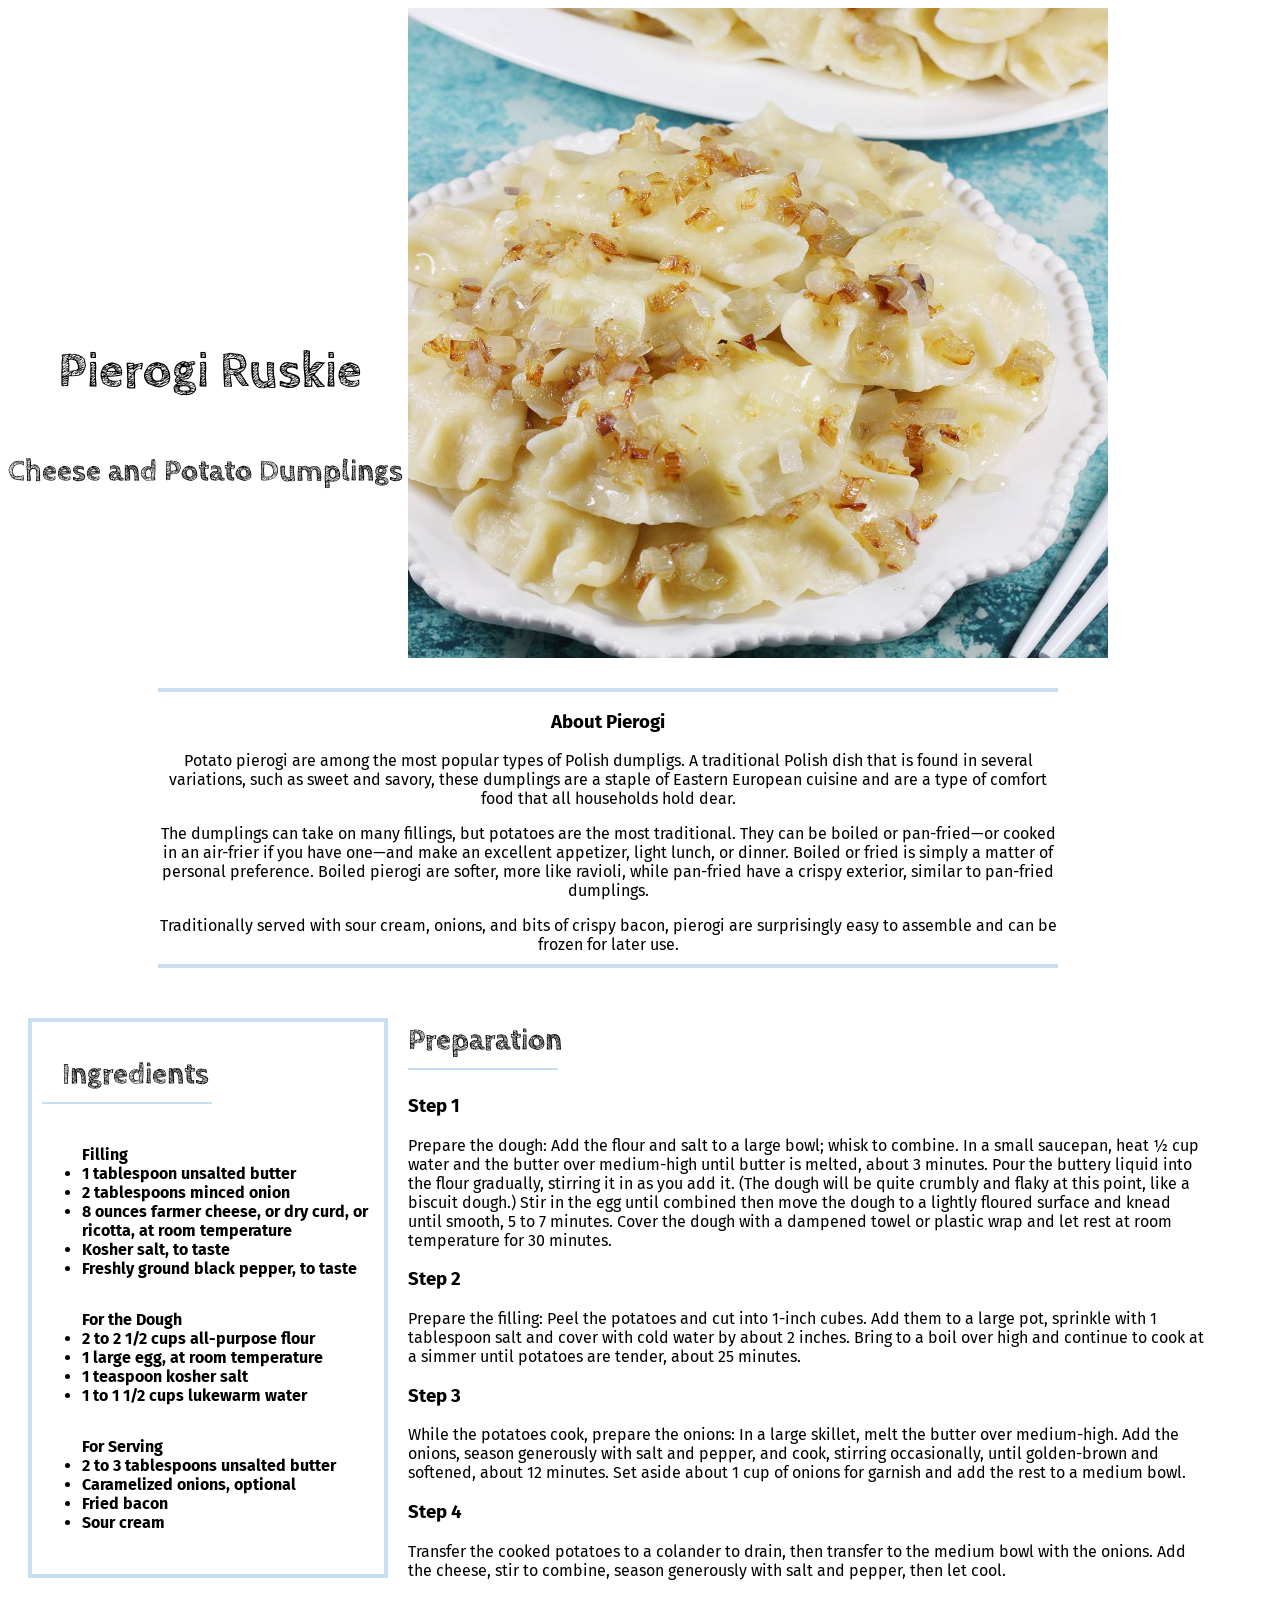
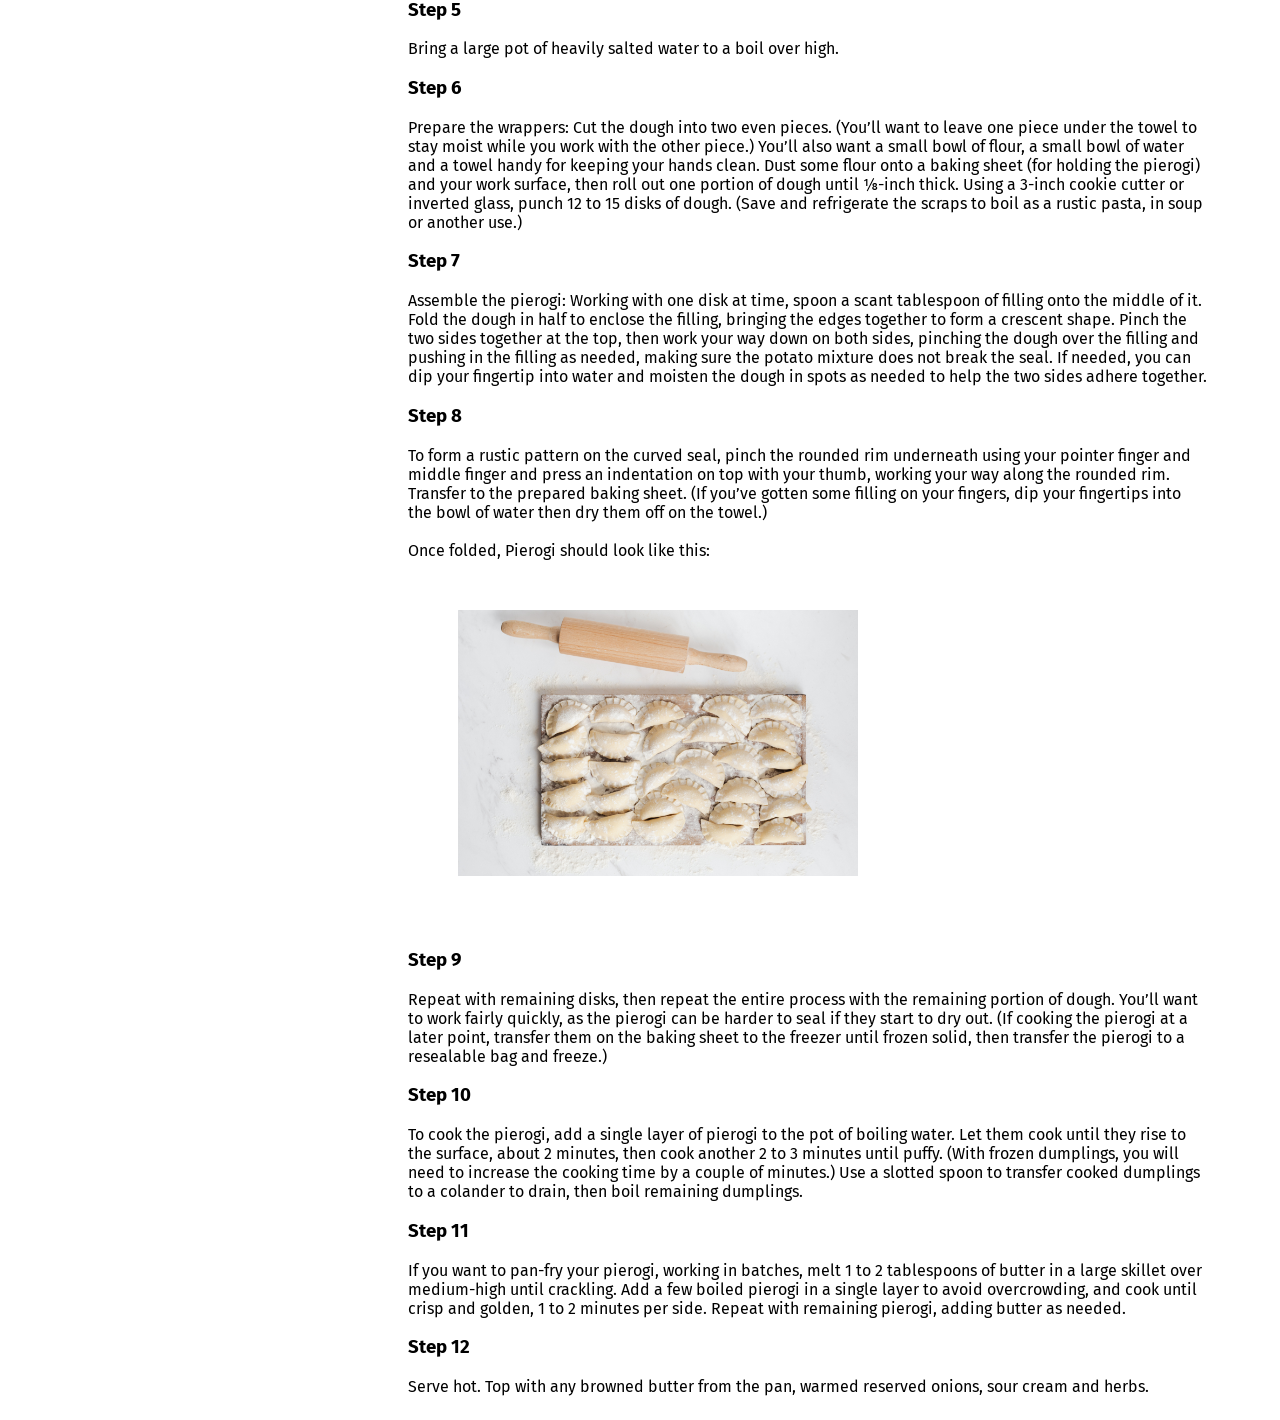
==== index.html @ 113545a4 "Merge d3dcec1aa914d5bf9e6e3bbd75dcef71c2022495 into 6050ee2e7dd3602617e1088011930daceadba1ab" ====
<!DOCTYPE html>
<html lang="en">
<head>
    <meta charset="UTF-8">
    <meta http-equiv="X-UA-Compatible" content="IE=edge">
    <meta name="viewport" content="width=<device-width>, initial-scale=1.0">
    <title>Document</title>
    <link rel="stylesheet" href="css/style.css" />
    <link rel="preconnect" href="https://fonts.googleapis.com">
<link rel="preconnect" href="https://fonts.gstatic.com" crossorigin>
<link href="https://fonts.googleapis.com/css2?family=Cabin+Sketch&display=swap" rel="stylesheet">
<link rel="preconnect" href="https://fonts.googleapis.com">
<link rel="preconnect" href="https://fonts.gstatic.com" crossorigin>
<link href="https://fonts.googleapis.com/css2?family=Cabin+Sketch&family=Fira+Sans:wght@300&display=swap" rel="stylesheet">
</head>
<body>
    <main class="grid">
    <header>
        <h1>Pierogi Ruskie</h1>
        <h2>Cheese and Potato Dumplings</h2>
    </header>
    <img src="images/pierogi.jpeg" alt="potato Dumplings" class="photo-pierogi">
    <article class="about">
        <h3>About Pierogi</h3>
        <p>Potato pierogi are among the most popular types of Polish dumpligs. A traditional Polish dish that is found in several variations, such as sweet and savory, these dumplings are a staple of Eastern European cuisine and are a type of comfort food that all households hold dear. </p>
        <p>The dumplings can take on many fillings, but potatoes are the most traditional. They can be boiled or pan-fried—or cooked in an air-frier if you have one—and make an excellent appetizer, light lunch, or dinner. Boiled or fried is simply a matter of personal preference. Boiled pierogi are softer, more like ravioli, while pan-fried have a crispy exterior, similar to pan-fried dumplings.</p>
        <p>Traditionally served with sour cream, onions, and bits of crispy bacon, pierogi are surprisingly easy to assemble and can be frozen for later use. </p>
    </article>
    <article class="ingredients">
        <h2 class="ingredients-title">Ingredients</h2>
        <ul class="filling">Filling
            <li>1 tablespoon unsalted butter</li>
            <li>2 tablespoons minced onion</li>
            <li>8 ounces farmer cheese, or dry curd, or ricotta, at room temperature</li>
            <li>Kosher salt, to taste</li>
            <li>Freshly ground black pepper, to taste</li>
        </ul>    
        <ul class="dough">For the Dough
            <li>2 to 2 1/2 cups all-purpose flour</li>
            <li>1 large egg, at room temperature</li>
            <li>1 teaspoon kosher salt</li>
            <li>1 to 1 1/2 cups lukewarm water</li>
        </ul>
        <ul class="serving">For Serving
            <li>2 to 3 tablespoons unsalted butter</li>
            <li>Caramelized onions, optional</li>
            <li>Fried bacon</li>
            <li>Sour cream</li>
        </ul>
    </article>
   
        
    </article>
    <article class="preparation">
        <h2 class="preparation-title">Preparation</h2>
        <h3>Step 1</h3> 
        <p>
        Prepare the dough: Add the flour and salt to a large bowl; whisk to combine. In a small saucepan, heat ½ cup water and the butter over medium-high until butter is melted, about 3 minutes. Pour the buttery liquid into the flour gradually, stirring it in as you add it. (The dough will be quite crumbly and flaky at this point, like a biscuit dough.) Stir in the egg until combined then move the dough to a lightly floured surface and knead until smooth, 5 to 7 minutes. Cover the dough with a dampened towel or plastic wrap and let rest at room temperature for 30 minutes.</p>

        <h3>Step 2 </h3>
        <p>
        Prepare the filling: Peel the potatoes and cut into 1-inch cubes. Add them to a large pot, sprinkle with 1 tablespoon salt and cover with cold water by about 2 inches. Bring to a boil over high and continue to cook at a simmer until potatoes are tender, about 25 minutes.</p>

        <h3>Step 3 </h3>
        <p>
        While the potatoes cook, prepare the onions: In a large skillet, melt the butter over medium-high. Add the onions, season generously with salt and pepper, and cook, stirring occasionally, until golden-brown and softened, about 12 minutes. Set aside about 1 cup of onions for garnish and add the rest to a medium bowl.</p>

        <h3>Step 4 </h3>
        Transfer the cooked potatoes to a colander to drain, then transfer to the medium bowl with the onions. Add the cheese, stir to combine, season generously with salt and pepper, then let cool.</p>

        <h3>Step 5 </h3>
        <p>
        Bring a large pot of heavily salted water to a boil over high.</p>

        <h3>Step 6 </h3>
        <p>
        Prepare the wrappers: Cut the dough into two even pieces. (You’ll want to leave one piece under the towel to stay moist while you work with the other piece.) You’ll also want a small bowl of flour, a small bowl of water and a towel handy for keeping your hands clean. Dust some flour onto a baking sheet (for holding the pierogi) and your work surface, then roll out one portion of dough until ⅛-inch thick. Using a 3-inch cookie cutter or inverted glass, punch 12 to 15 disks of dough. (Save and refrigerate the scraps to boil as a rustic pasta, in soup or another use.)</p>

        <h3>Step 7 </h3>
        <p>
        Assemble the pierogi: Working with one disk at time, spoon a scant tablespoon of filling onto the middle of it. Fold the dough in half to enclose the filling, bringing the edges together to form a crescent shape. Pinch the two sides together at the top, then work your way down on both sides, pinching the dough over the filling and pushing in the filling as needed, making sure the potato mixture does not break the seal. If needed, you can dip your fingertip into water and moisten the dough in spots as needed to help the two sides adhere together.</p>

        <h3>Step 8 </h3>
        <p>
        To form a rustic pattern on the curved seal, pinch the rounded rim underneath using your pointer finger and middle finger and press an indentation on top with your thumb, working your way along the rounded rim. Transfer to the prepared baking sheet. (If you’ve gotten some filling on your fingers, dip your fingertips into the bowl of water then dry them off on the towel.)<br>
        <br>Once folded, Pierogi should look like this: <br>
            <img src="images/folding.jpg" alt="folded pierogi" class="folded-pierogi"> 
        </p>

        <h3>Step 9 </h3>
        <p>
        Repeat with remaining disks, then repeat the entire process with the remaining portion of dough. You’ll want to work fairly quickly, as the pierogi can be harder to seal if they start to dry out. (If cooking the pierogi at a later point, transfer them on the baking sheet to the freezer until frozen solid, then transfer the pierogi to a resealable bag and freeze.)</p>

        <h3>Step 10 </h3>
        <p>
        To cook the pierogi, add a single layer of pierogi to the pot of boiling water. Let them cook until they rise to the surface, about 2 minutes, then cook another 2 to 3 minutes until puffy. (With frozen dumplings, you will need to increase the cooking time by a couple of minutes.) Use a slotted spoon to transfer cooked dumplings to a colander to drain, then boil remaining dumplings.</p>

        <h3>Step 11 </h3>
        <p>
        If you want to pan-fry your pierogi, working in batches, melt 1 to 2 tablespoons of butter in a large skillet over medium-high until crackling. Add a few boiled pierogi in a single layer to avoid overcrowding, and cook until crisp and golden, 1 to 2 minutes per side. Repeat with remaining pierogi, adding butter as needed.</p>

        <h3>Step 12 </h3>
        <p>
        Serve hot. Top with any browned butter from the pan, warmed reserved onions, sour cream and herbs.</p>
    </article>
    </main>
</body>
</html>
---- css/style.css ----
.grid {
    display: grid;
    grid-template-columns: repeat(3, 400px);
    grid-template-rows: 650px 340px 600px auto auto;
    font-family: 'Fira Sans', sans-serif;
}
header {
    grid-column: 1;
    grid-row:1;
    
    
}
.photo-pierogi {
    grid-column: 2 / -1;
    grid-row: 1;
    width: 700px;
    height: 650px;
        
}
ul {
    font-weight: bold;
}

.about { 
    grid-column: 1 / -1;
    grid-row: 2;
    border-top: 4px solid rgb(199, 223, 238);
    margin-top: 30px;
    margin-bottom: 30px;
    text-align: center;
    border-bottom: 4px solid rgb(199, 223, 238);
    width: 900px;
    justify-content: center;
    margin-left: 150px;
    
    
}   
.ingredients {
    grid-column: 1;
    grid-row: 3;
    display: flex;
    flex-direction: column;
    border: 4px solid rgb(199, 223, 238);
    padding: 10px; 
    margin: 20px; 
    /* height: 27rem; */
}

.preparation {
    grid-column: 2 / -1;
    grid-row: 3 / -1;

}


h1 {
    padding-top: 300px;
    padding-left: 50px;
    padding-bottom: 20px;
    font-family: 'Cabin Sketch', cursive;
    font-size: 50px;
}
h2 {
    font-family: 'Cabin Sketch', cursive;
    font-size: 30px;
}
.folded-pierogi {
    width: 400px;
    padding: 50px;

}

.preparation-title {
    border-bottom: 2px solid rgb(199, 223, 238);
    padding-bottom: 10px;
    width: 150px;
}
.ingredients-title {
    padding-left: 20px;
    border-bottom: 2px solid rgb(199, 223, 238);
    padding-bottom: 10px;
    width: 150px;
}
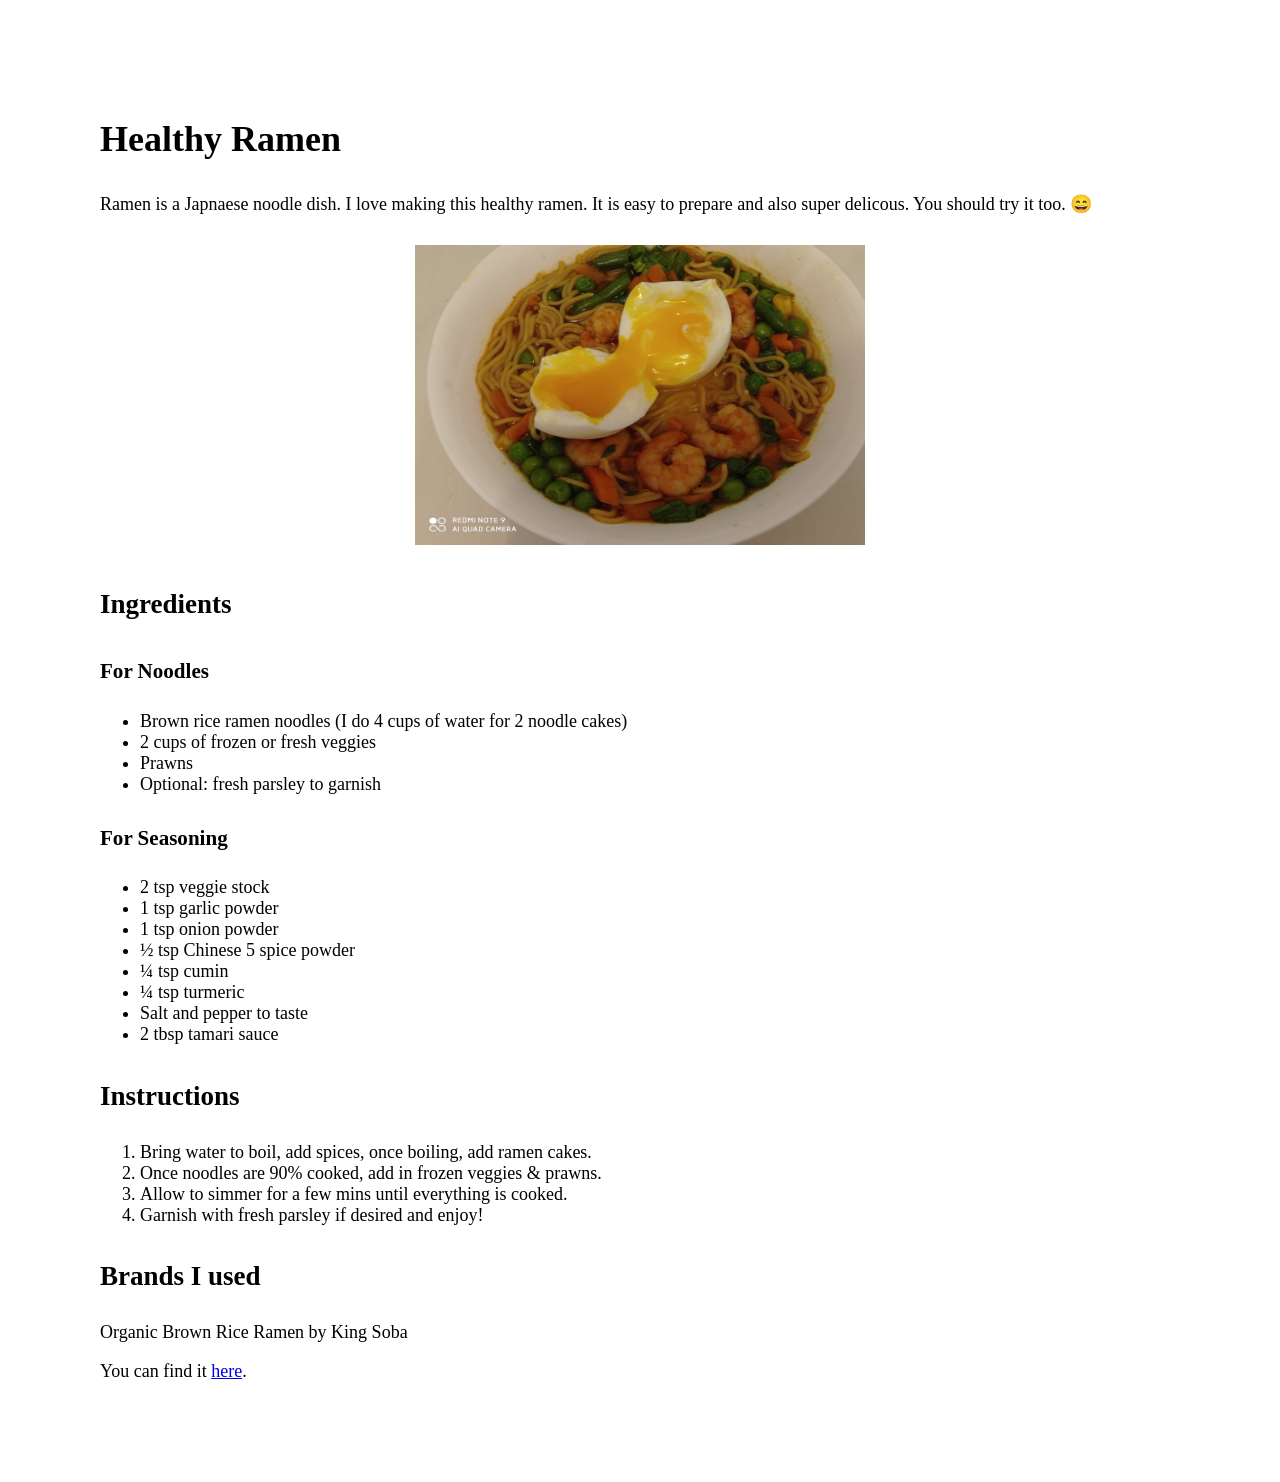
==== commit b8e38d29: "Merge 741069e80ba0f644f4e29dcc716df855286a4701 into 6050ee2e7dd3602617e1088011930daceadba1ab" ====
--- a/index.html
+++ b/index.html
@@ -1,113 +1,61 @@
 <!DOCTYPE html>
 <html lang="en">
 <head>
+    <link rel="stylesheet" href="styles.css">
     <meta charset="UTF-8">
     <meta http-equiv="X-UA-Compatible" content="IE=edge">
-    <meta name="viewport" content="width=<device-width>, initial-scale=1.0">
-    <title>Document</title>
-    <link rel="stylesheet" href="css/style.css" />
-    <link rel="preconnect" href="https://fonts.googleapis.com">
-<link rel="preconnect" href="https://fonts.gstatic.com" crossorigin>
-<link href="https://fonts.googleapis.com/css2?family=Cabin+Sketch&display=swap" rel="stylesheet">
-<link rel="preconnect" href="https://fonts.googleapis.com">
-<link rel="preconnect" href="https://fonts.gstatic.com" crossorigin>
-<link href="https://fonts.googleapis.com/css2?family=Cabin+Sketch&family=Fira+Sans:wght@300&display=swap" rel="stylesheet">
+    <meta name="viewport" content="width=device-width, initial-scale=1.0">
+    <title>My Favourite Meal</title>
 </head>
 <body>
-    <main class="grid">
-    <header>
-        <h1>Pierogi Ruskie</h1>
-        <h2>Cheese and Potato Dumplings</h2>
-    </header>
-    <img src="images/pierogi.jpeg" alt="potato Dumplings" class="photo-pierogi">
-    <article class="about">
-        <h3>About Pierogi</h3>
-        <p>Potato pierogi are among the most popular types of Polish dumpligs. A traditional Polish dish that is found in several variations, such as sweet and savory, these dumplings are a staple of Eastern European cuisine and are a type of comfort food that all households hold dear. </p>
-        <p>The dumplings can take on many fillings, but potatoes are the most traditional. They can be boiled or pan-fried—or cooked in an air-frier if you have one—and make an excellent appetizer, light lunch, or dinner. Boiled or fried is simply a matter of personal preference. Boiled pierogi are softer, more like ravioli, while pan-fried have a crispy exterior, similar to pan-fried dumplings.</p>
-        <p>Traditionally served with sour cream, onions, and bits of crispy bacon, pierogi are surprisingly easy to assemble and can be frozen for later use. </p>
-    </article>
-    <article class="ingredients">
-        <h2 class="ingredients-title">Ingredients</h2>
-        <ul class="filling">Filling
-            <li>1 tablespoon unsalted butter</li>
-            <li>2 tablespoons minced onion</li>
-            <li>8 ounces farmer cheese, or dry curd, or ricotta, at room temperature</li>
-            <li>Kosher salt, to taste</li>
-            <li>Freshly ground black pepper, to taste</li>
-        </ul>    
-        <ul class="dough">For the Dough
-            <li>2 to 2 1/2 cups all-purpose flour</li>
-            <li>1 large egg, at room temperature</li>
-            <li>1 teaspoon kosher salt</li>
-            <li>1 to 1 1/2 cups lukewarm water</li>
-        </ul>
-        <ul class="serving">For Serving
-            <li>2 to 3 tablespoons unsalted butter</li>
-            <li>Caramelized onions, optional</li>
-            <li>Fried bacon</li>
-            <li>Sour cream</li>
-        </ul>
-    </article>
-   
-        
-    </article>
-    <article class="preparation">
-        <h2 class="preparation-title">Preparation</h2>
-        <h3>Step 1</h3> 
-        <p>
-        Prepare the dough: Add the flour and salt to a large bowl; whisk to combine. In a small saucepan, heat ½ cup water and the butter over medium-high until butter is melted, about 3 minutes. Pour the buttery liquid into the flour gradually, stirring it in as you add it. (The dough will be quite crumbly and flaky at this point, like a biscuit dough.) Stir in the egg until combined then move the dough to a lightly floured surface and knead until smooth, 5 to 7 minutes. Cover the dough with a dampened towel or plastic wrap and let rest at room temperature for 30 minutes.</p>
+    <h1>Healthy Ramen</h1>
 
-        <h3>Step 2 </h3>
-        <p>
-        Prepare the filling: Peel the potatoes and cut into 1-inch cubes. Add them to a large pot, sprinkle with 1 tablespoon salt and cover with cold water by about 2 inches. Bring to a boil over high and continue to cook at a simmer until potatoes are tender, about 25 minutes.</p>
+    
+    <p>Ramen is a Japnaese noodle dish. I love making this healthy ramen. It is easy to prepare and also super delicous. You should try it too. &#128516;</p>
+    
 
-        <h3>Step 3 </h3>
-        <p>
-        While the potatoes cook, prepare the onions: In a large skillet, melt the butter over medium-high. Add the onions, season generously with salt and pepper, and cook, stirring occasionally, until golden-brown and softened, about 12 minutes. Set aside about 1 cup of onions for garnish and add the rest to a medium bowl.</p>
+    <img src="Ramen1.jpeg" class="standard-image" alt="Vegetable Ramen with runny half-boiled egg on top">
+    
 
-        <h3>Step 4 </h3>
-        Transfer the cooked potatoes to a colander to drain, then transfer to the medium bowl with the onions. Add the cheese, stir to combine, season generously with salt and pepper, then let cool.</p>
+    <h2>Ingredients</h2>
+    
 
-        <h3>Step 5 </h3>
-        <p>
-        Bring a large pot of heavily salted water to a boil over high.</p>
+    <h3>For Noodles</h3>
+    <ul>
+        <li>Brown rice ramen noodles (I do 4 cups of water for 2 noodle cakes)</li>
+        <li>2 cups of frozen or fresh veggies</li>
+        <li>Prawns</li>
+        <li>Optional: fresh parsley to garnish</li>
+    </ul>
+    
 
-        <h3>Step 6 </h3>
-        <p>
-        Prepare the wrappers: Cut the dough into two even pieces. (You’ll want to leave one piece under the towel to stay moist while you work with the other piece.) You’ll also want a small bowl of flour, a small bowl of water and a towel handy for keeping your hands clean. Dust some flour onto a baking sheet (for holding the pierogi) and your work surface, then roll out one portion of dough until ⅛-inch thick. Using a 3-inch cookie cutter or inverted glass, punch 12 to 15 disks of dough. (Save and refrigerate the scraps to boil as a rustic pasta, in soup or another use.)</p>
+    <h3>For Seasoning</h3>
+    <ul>
+        <li>2 tsp veggie stock </li>
+        <li>1 tsp garlic powder</li>
+        <li>1 tsp onion powder</li>
+        <li>&#189; tsp Chinese 5 spice powder</li>
+        <li>&#188; tsp cumin</li>
+        <li>&#188; tsp turmeric</li>
+        <li>Salt and pepper to taste</li>
+        <li>2 tbsp tamari sauce</li>
+    </ul>
+    
 
-        <h3>Step 7 </h3>
-        <p>
-        Assemble the pierogi: Working with one disk at time, spoon a scant tablespoon of filling onto the middle of it. Fold the dough in half to enclose the filling, bringing the edges together to form a crescent shape. Pinch the two sides together at the top, then work your way down on both sides, pinching the dough over the filling and pushing in the filling as needed, making sure the potato mixture does not break the seal. If needed, you can dip your fingertip into water and moisten the dough in spots as needed to help the two sides adhere together.</p>
+    <h2>Instructions</h2>
+    
+    <ol>
+        <li>Bring water to boil, add spices, once boiling, add ramen cakes.</li>
+        <li>Once noodles are 90% cooked, add in frozen veggies & prawns.</li>
+        <li>Allow to simmer for a few mins until everything is cooked.</li>
+        <li>Garnish with fresh parsley if desired and enjoy!</li>
+    </ol>
+    
+    
+    <h2>Brands I used</h2>
+    <p>Organic Brown Rice Ramen by King Soba</p>
+    <p>You can find it <a href="https://kingsoba.co.uk/products/king-soba-organic-brown-rice-ramen">here</a>.</p>
+    
 
-        <h3>Step 8 </h3>
-        <p>
-        To form a rustic pattern on the curved seal, pinch the rounded rim underneath using your pointer finger and middle finger and press an indentation on top with your thumb, working your way along the rounded rim. Transfer to the prepared baking sheet. (If you’ve gotten some filling on your fingers, dip your fingertips into the bowl of water then dry them off on the towel.)<br>
-        <br>Once folded, Pierogi should look like this: <br>
-            <img src="images/folding.jpg" alt="folded pierogi" class="folded-pierogi"> 
-        </p>
-
-        <h3>Step 9 </h3>
-        <p>
-        Repeat with remaining disks, then repeat the entire process with the remaining portion of dough. You’ll want to work fairly quickly, as the pierogi can be harder to seal if they start to dry out. (If cooking the pierogi at a later point, transfer them on the baking sheet to the freezer until frozen solid, then transfer the pierogi to a resealable bag and freeze.)</p>
-
-        <h3>Step 10 </h3>
-        <p>
-        To cook the pierogi, add a single layer of pierogi to the pot of boiling water. Let them cook until they rise to the surface, about 2 minutes, then cook another 2 to 3 minutes until puffy. (With frozen dumplings, you will need to increase the cooking time by a couple of minutes.) Use a slotted spoon to transfer cooked dumplings to a colander to drain, then boil remaining dumplings.</p>
-
-        <h3>Step 11 </h3>
-        <p>
-        If you want to pan-fry your pierogi, working in batches, melt 1 to 2 tablespoons of butter in a large skillet over medium-high until crackling. Add a few boiled pierogi in a single layer to avoid overcrowding, and cook until crisp and golden, 1 to 2 minutes per side. Repeat with remaining pierogi, adding butter as needed.</p>
-
-        <h3>Step 12 </h3>
-        <p>
-        Serve hot. Top with any browned butter from the pan, warmed reserved onions, sour cream and herbs.</p>
-    </article>
-    </main>
 </body>
 </html>
-
-
-
-
-
--- a/styles.css
+++ b/styles.css
@@ -0,0 +1,23 @@
+body {
+    font-family: Cambria, Cochin, Georgia, Times, 'Times New Roman', serif;
+    margin: 100px;
+    font-size: 18px;
+}
+
+h1, h2, h3 {
+    padding-top: 0.5em;
+    padding-bottom: 0.25em;
+}
+
+/* ul, ol {
+    padding-bottom: 0.5;
+} */
+
+.standard-image {
+    height: 300px;
+    width: 450px;
+    display: flex;
+    margin: 30px auto;
+}
+
+
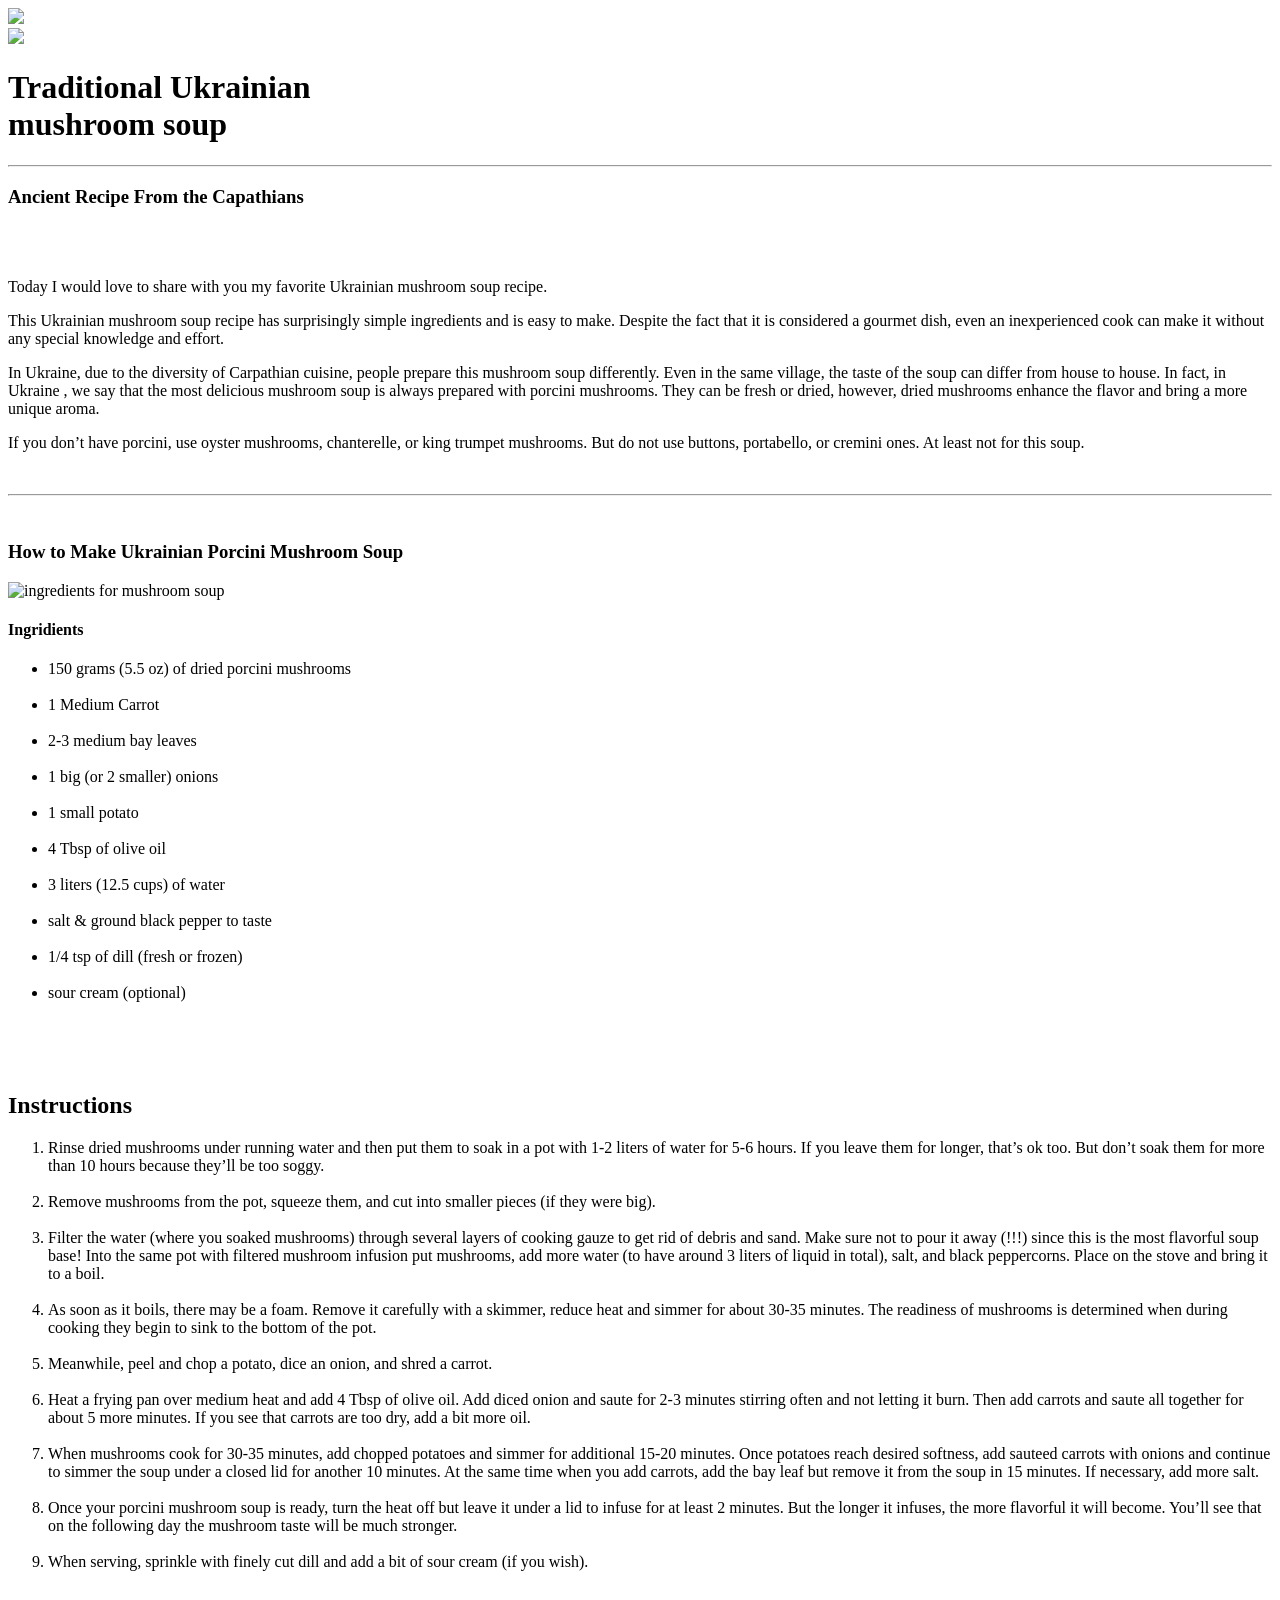
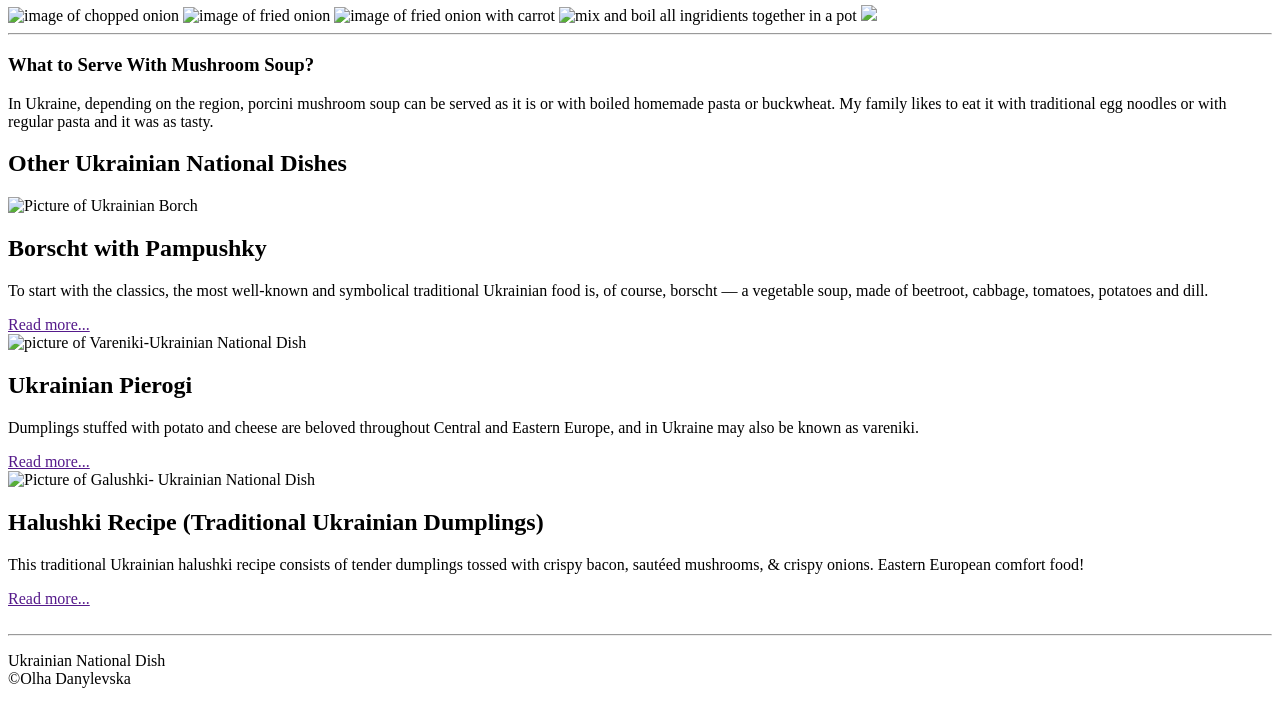
==== commit 45ec6f5d: "Merge e2bf93d6205efc7396bcd4e25c09046fcd7a17a0 into 6050ee2e7dd3602617e1088011930daceadba1ab" ====
--- a/index.html
+++ b/index.html
@@ -1,61 +1,126 @@
 <!DOCTYPE html>
 <html lang="en">
-<head>
-    <link rel="stylesheet" href="styles.css">
-    <meta charset="UTF-8">
-    <meta http-equiv="X-UA-Compatible" content="IE=edge">
+  <head>
+    <title>My Favorite Food Recipe</title>
+    <link rel="dns-prefetch" href="//fonts.googleapis.com" />
+    <link rel="stylesheet" href="/Users/Mac/Documents/CYF/RecipeCoursework/style.css"/>
     <meta name="viewport" content="width=device-width, initial-scale=1.0">
-    <title>My Favourite Meal</title>
-</head>
-<body>
-    <h1>Healthy Ramen</h1>
+  </head>
 
-    
-    <p>Ramen is a Japnaese noodle dish. I love making this healthy ramen. It is easy to prepare and also super delicous. You should try it too. &#128516;</p>
-    
+  <body>
+   
+    <header>
+        <div class="picture"><img src="/Users/Mac/Documents/CYF/RecipeCoursework/images/Healthy_Musroom_Veggie_Soup-12-2.jpeg"/></div>
+        <div class="text-area">
+            <img class="background-img" src="/Users/Mac/Documents/CYF/RecipeCoursework/images/Healthy_Musroom_Veggie_Soup-12-2.jpeg"/>
+            <div class="text-in">
+                <h1>Traditional Ukrainian<br> mushroom soup</h1>
+                <hr>
+                <h3>Ancient Recipe From the Capathians</h3>
+            </div>  
+        </div>  
+                    
+    </header>
+    <br>
+    <br>
 
-    <img src="Ramen1.jpeg" class="standard-image" alt="Vegetable Ramen with runny half-boiled egg on top">
-    
+    <main>
+        <div class="recipe-main">
+            <p>Today I would love to share with you my favorite Ukrainian mushroom soup recipe. </p>
+            <p>This Ukrainian mushroom soup recipe has surprisingly simple ingredients and
+            is easy to make. Despite the fact that it is considered a gourmet dish, even an inexperienced cook can make it without any special knowledge and effort.</p>
+            <p>In Ukraine, due to the diversity of Carpathian cuisine, people prepare this mushroom soup differently. Even in the same village, the taste of the soup can differ from house to house. In fact, in Ukraine , we say that the most delicious mushroom soup is always prepared with porcini mushrooms. They can be fresh or dried, however, dried mushrooms enhance the flavor and bring a more unique aroma.</p>
+            <p>If you don’t have porcini, use oyster mushrooms, chanterelle, or king trumpet mushrooms. But do not use buttons, portabello, or cremini ones. At least not for this soup.</p>
+            <br>
+            <hr>
+            <br>
+            <h3>How to Make Ukrainian Porcini Mushroom Soup</h3>
+            <div class="ingredients">
+                <img src="/Users/Mac/Documents/CYF/RecipeCoursework/images/2021_11_03_easy_cream_of_mushroom_soup_3.jpeg" alt="ingredients for mushroom soup"/>
+                <div class="ingredients-text">
+                    <h4>Ingridients</h4>
+                    <ul>
+                        <li>150 grams (5.5 oz) of dried porcini mushrooms </li><br>
+                        <li>1 Medium Carrot</li><br>
+                        <li>2-3 medium bay leaves </li><br>
+                        <li>1 big (or 2 smaller) onions</li><br>
+                        <li>1 small potato </li><br>
+                        <li>4 Tbsp of olive oil</li><br>
+                        <li>3 liters (12.5 cups) of water</li><br>
+                        <li>salt & ground black pepper to taste </li><br>
+                        <li>1/4 tsp of dill (fresh or frozen)</li><br>
+                        <li>sour cream (optional)</li><br>
+                    </ul>  
+                </div>
+            </div>
+            <br>
+            <br>
+            <h2>Instructions</h2>
+            <div class="instruction">
+                <ol>
+                    <li>Rinse dried mushrooms under running water and then put them to soak in a pot with 1-2 liters of water for 5-6 hours. If you leave them for longer, that’s ok too. But don’t soak them for more than 10 hours because they’ll be too soggy.</li><br>
+                    <li>Remove mushrooms from the pot, squeeze them, and cut into smaller pieces (if they were big).</li><br>
+                    <li>Filter the water (where you soaked mushrooms) through several layers of <span><a htef="">cooking gauze</a></span>  to get rid of debris and sand. Make sure not to pour it away (!!!) since this is the most flavorful soup base! Into the same pot with filtered mushroom infusion put mushrooms, add more water (to have around 3 liters of liquid in total), salt, and black peppercorns. Place on the stove and bring it to a boil.</li><br>
+                    <li>As soon as it boils, there may be a foam. Remove it carefully with a skimmer, reduce heat and simmer for about 30-35 minutes. The readiness of mushrooms is determined when during cooking they begin to sink to the bottom of the pot.</li><br>
+                    <li>Meanwhile, peel and chop a potato, dice an onion, and shred a carrot.</li><br>
+                    <li>Heat a frying pan over medium heat and add 4 Tbsp of olive oil. Add diced onion and saute for 2-3 minutes stirring often and not letting it burn. Then add carrots and saute all together for about 5 more minutes. If you see that carrots are too dry, add a bit more oil.</li><br>
+                    <li>When mushrooms cook for 30-35 minutes, add chopped potatoes and simmer for additional 15-20 minutes. Once potatoes reach desired softness, add sauteed carrots with onions and continue to simmer the soup under a closed lid for another 10 minutes. At the same time when you add carrots, add the bay leaf but remove it from the soup in 15 minutes. If necessary, add more salt.
+                    </li><br>
+                    <li>Once your porcini mushroom soup is ready, turn the heat off but leave it under a lid to infuse for at least 2 minutes. But the longer it infuses, the more flavorful it will become. You’ll see that on the following day the mushroom taste will be much stronger.</li><br>
+                    <li>When serving, sprinkle with finely cut dill and add a bit of sour cream (if you wish).</li><br>
+                </ol>
+                <div class="instruction-img">
+                    <img src="/Users/Mac/Documents/CYF/RecipeCoursework/images/Ukrainian-porcini-mushroom-soup-1-1-scaled.jpeg" alt="image of chopped onion"/>
+                    <img src="/Users/Mac/Documents/CYF/RecipeCoursework/images/Ukrainian-Mushroom-Soup-4.jpeg" alt="image of fried onion"/>
+                    <img src="/Users/Mac/Documents/CYF/RecipeCoursework/images/Ukrainian-Mushroom-Soup-2.jpeg" alt="image of fried onion with carrot"/>
+                    <img src="/Users/Mac/Documents/CYF/RecipeCoursework/images/Ukrainian-Mushroom-Soup-3.jpeg" alt="mix and boil all ingridients together in a pot"/>
+                    <img src="/Users/Mac/Documents/CYF/RecipeCoursework/images/image.jpeg" alr="image of ready soup"/>
+                </div>
+            </div>
 
-    <h2>Ingredients</h2>
-    
+            <hr>
+            
+            <h3>What to Serve With Mushroom Soup?</h3>
+            <p>In Ukraine, depending on the region, porcini mushroom soup can be served as it is or with boiled homemade pasta or buckwheat. My family likes to eat it with traditional egg noodles or with regular pasta and it was as tasty. </p>
+        
+        </div>
+        <div class="sidebar">
+            <h2>Other Ukrainian National Dishes</h2>
+            <div class="recipe-sidebar">
+                <img src="/Users/Mac/Documents/CYF/RecipeCoursework/images/bor.jpeg" alt="Picture of Ukrainian Borch">
+                <div class="text-side">
+                    <h2>Borscht with Pampushky</h2>
+                    <p>To start with the classics, the most well-known and symbolical traditional Ukrainian food is, of course, borscht — a vegetable soup, made of beetroot, cabbage, tomatoes, potatoes and dill.</p>
+                    <a href="">Read more...</a>
+                </div>  
+            </div>
+            <div class="recipe-sidebar">
+                <img src="/Users/Mac/Documents/CYF/RecipeCoursework/images/GNYBJBE67II6ZFBYEVLQTNWN3Q.jpeg" alt="picture of Vareniki-Ukrainian National Dish">
+                <div class="text-side">
+                    <h2>Ukrainian Pierogi</h2>
+                    <p>Dumplings stuffed with potato and cheese are beloved throughout Central and Eastern Europe, and in Ukraine may also be known as vareniki.</p>
+                    <a href="">Read more...</a>
+                </div>  
+            </div>
+            <div class="recipe-sidebar">
+                <img src="/Users/Mac/Documents/CYF/RecipeCoursework/images/Halushki-Recipe-Traditional-Ukrainian-Dumplings-016.webp" alt="Picture of Galushki- Ukrainian National Dish">
+                <div class="text-side">
+                    <h2>Halushki Recipe (Traditional Ukrainian Dumplings)</h2>
+                    <p>This traditional Ukrainian halushki recipe consists of tender dumplings tossed with crispy bacon, sautéed mushrooms, & crispy onions. Eastern European comfort food!</p>
+                    <a href="">Read more...</a>
+                </div>  
+            </div>
+        </div>
+    </main>
+    <br>
+    <hr>
+    <footer>
+        <p>Ukrainian National Dish<br>
+            ©Olha Danylevska</p>
 
-    <h3>For Noodles</h3>
-    <ul>
-        <li>Brown rice ramen noodles (I do 4 cups of water for 2 noodle cakes)</li>
-        <li>2 cups of frozen or fresh veggies</li>
-        <li>Prawns</li>
-        <li>Optional: fresh parsley to garnish</li>
-    </ul>
-    
+    </footer>
 
-    <h3>For Seasoning</h3>
-    <ul>
-        <li>2 tsp veggie stock </li>
-        <li>1 tsp garlic powder</li>
-        <li>1 tsp onion powder</li>
-        <li>&#189; tsp Chinese 5 spice powder</li>
-        <li>&#188; tsp cumin</li>
-        <li>&#188; tsp turmeric</li>
-        <li>Salt and pepper to taste</li>
-        <li>2 tbsp tamari sauce</li>
-    </ul>
-    
+  </body>
 
-    <h2>Instructions</h2>
-    
-    <ol>
-        <li>Bring water to boil, add spices, once boiling, add ramen cakes.</li>
-        <li>Once noodles are 90% cooked, add in frozen veggies & prawns.</li>
-        <li>Allow to simmer for a few mins until everything is cooked.</li>
-        <li>Garnish with fresh parsley if desired and enjoy!</li>
-    </ol>
-    
-    
-    <h2>Brands I used</h2>
-    <p>Organic Brown Rice Ramen by King Soba</p>
-    <p>You can find it <a href="https://kingsoba.co.uk/products/king-soba-organic-brown-rice-ramen">here</a>.</p>
-    
 
-</body>
-</html>
+</html>
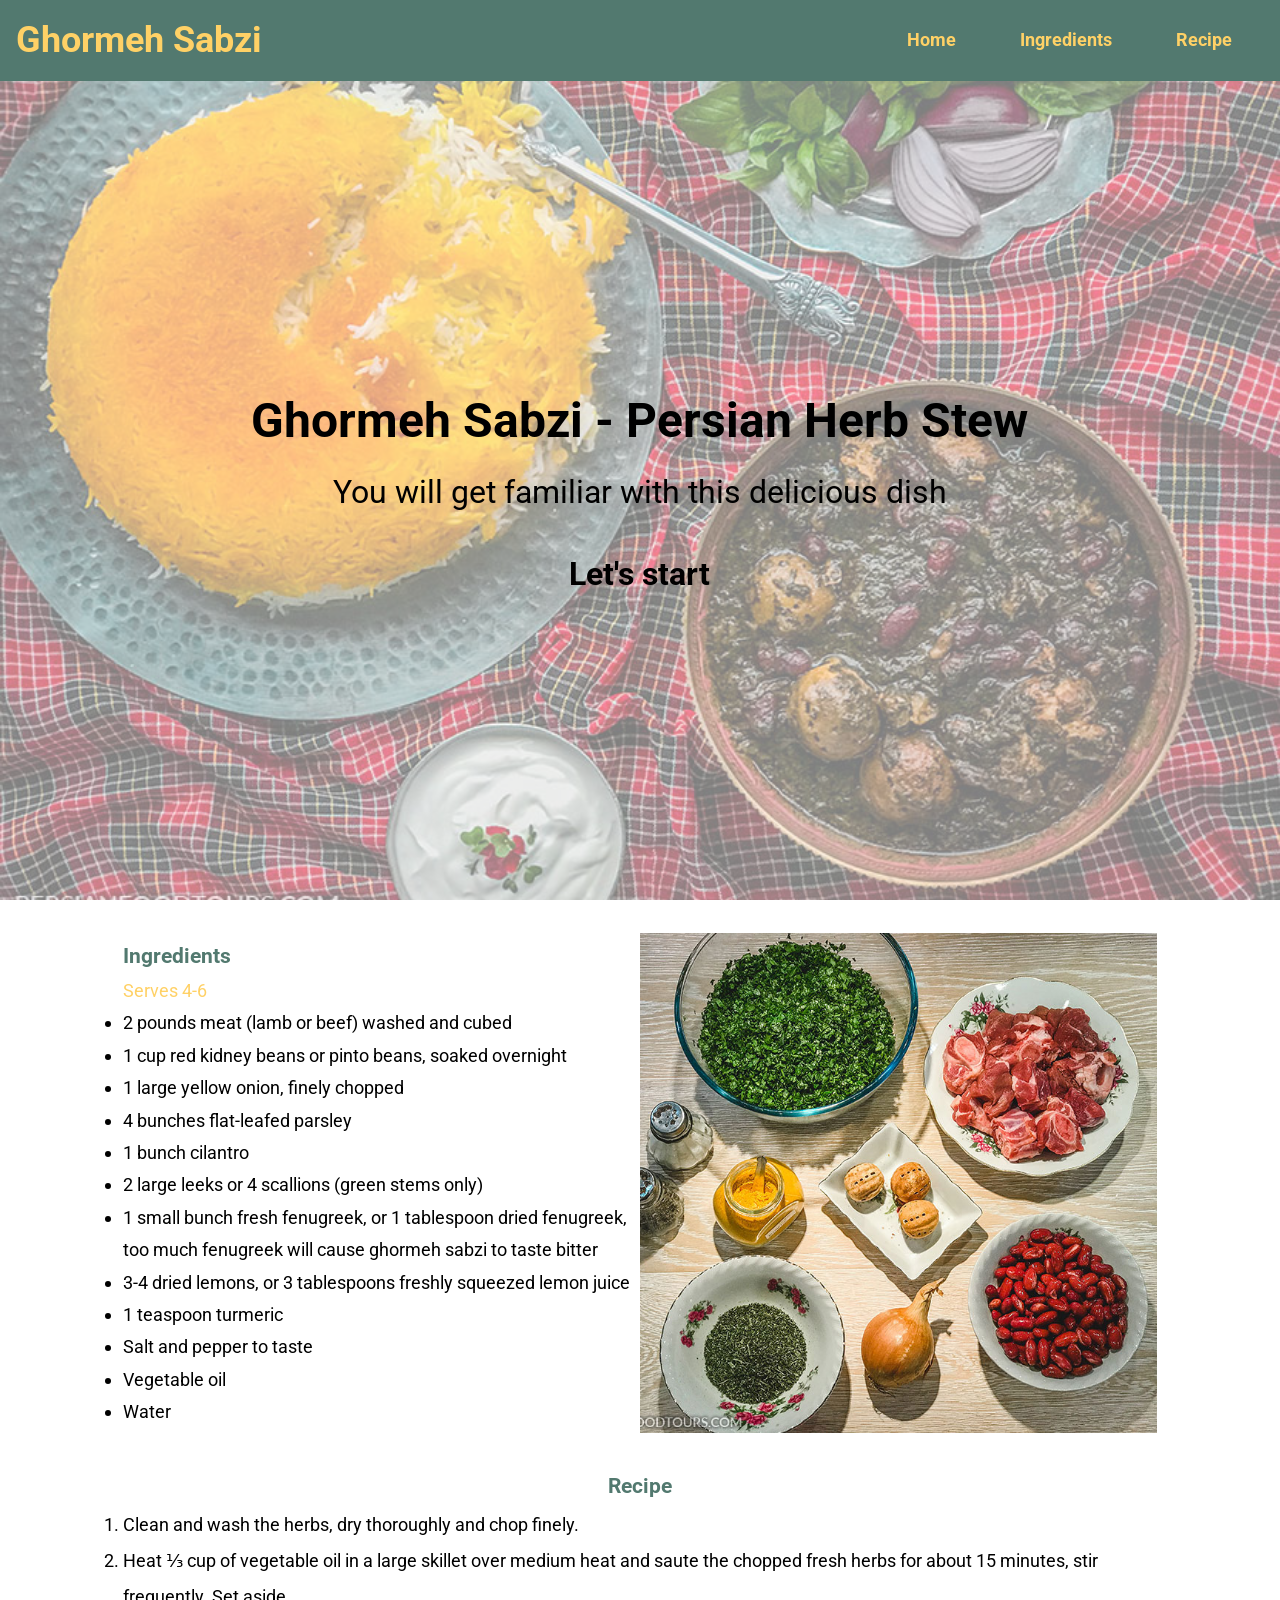
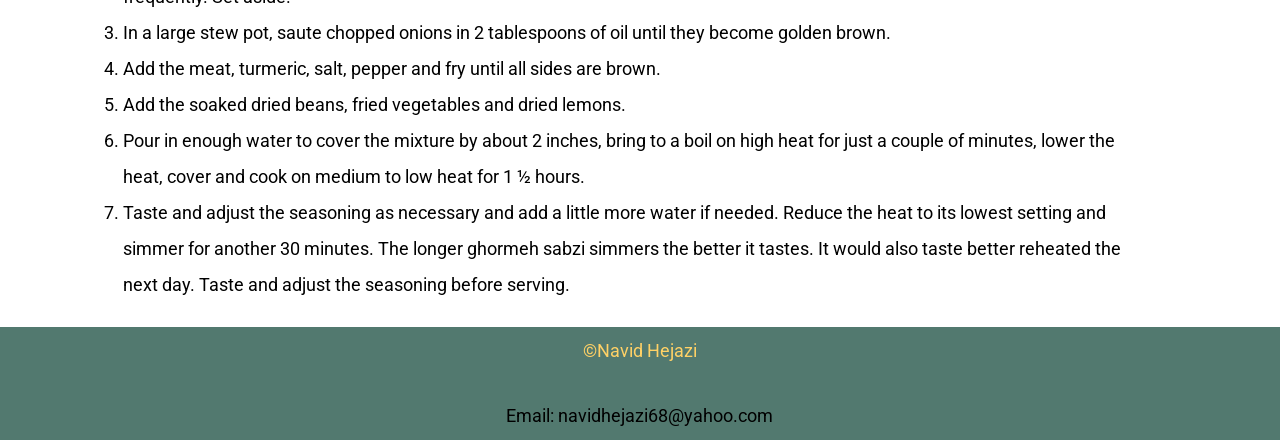
==== commit 27837159: "Merge 09fa393019f20400a11a82b38ca055cc62dcd3ae into 6050ee2e7dd3602617e1088011930daceadba1ab" ====
--- a/index.html
+++ b/index.html
@@ -1,126 +1,94 @@
 <!DOCTYPE html>
 <html lang="en">
-  <head>
-    <title>My Favorite Food Recipe</title>
-    <link rel="dns-prefetch" href="//fonts.googleapis.com" />
-    <link rel="stylesheet" href="/Users/Mac/Documents/CYF/RecipeCoursework/style.css"/>
-    <meta name="viewport" content="width=device-width, initial-scale=1.0">
-  </head>
+<head>
+  <meta charset="UTF-8">
+  <meta http-equiv="X-UA-Compatible" content="IE=edge">
+  <meta name="viewport" content="width=device-width, initial-scale=1.0">
+  <link rel="stylesheet" href="style.css">
+  <title>Ghormeh Sabzi - Persian Herb Stew</title>
+</head>
+<body>
 
-  <body>
-   
-    <header>
-        <div class="picture"><img src="/Users/Mac/Documents/CYF/RecipeCoursework/images/Healthy_Musroom_Veggie_Soup-12-2.jpeg"/></div>
-        <div class="text-area">
-            <img class="background-img" src="/Users/Mac/Documents/CYF/RecipeCoursework/images/Healthy_Musroom_Veggie_Soup-12-2.jpeg"/>
-            <div class="text-in">
-                <h1>Traditional Ukrainian<br> mushroom soup</h1>
-                <hr>
-                <h3>Ancient Recipe From the Capathians</h3>
-            </div>  
-        </div>  
-                    
-    </header>
-    <br>
-    <br>
+  <header id="header" class="pxy-1">
+    <h1><span class="secondary-text">Ghormeh Sabzi</span></h1>
+    <nav class="navbar">
+      <ul class="nav-list">
+        <li><a href="#header">Home</a></li>
+        <li><a href="#ingredients">Ingredients</a></li>
+        <li><a href="#recipe">Recipe</a></li>
+      </ul>
+    </nav>
+  </header>
 
-    <main>
-        <div class="recipe-main">
-            <p>Today I would love to share with you my favorite Ukrainian mushroom soup recipe. </p>
-            <p>This Ukrainian mushroom soup recipe has surprisingly simple ingredients and
-            is easy to make. Despite the fact that it is considered a gourmet dish, even an inexperienced cook can make it without any special knowledge and effort.</p>
-            <p>In Ukraine, due to the diversity of Carpathian cuisine, people prepare this mushroom soup differently. Even in the same village, the taste of the soup can differ from house to house. In fact, in Ukraine , we say that the most delicious mushroom soup is always prepared with porcini mushrooms. They can be fresh or dried, however, dried mushrooms enhance the flavor and bring a more unique aroma.</p>
-            <p>If you don’t have porcini, use oyster mushrooms, chanterelle, or king trumpet mushrooms. But do not use buttons, portabello, or cremini ones. At least not for this soup.</p>
-            <br>
-            <hr>
-            <br>
-            <h3>How to Make Ukrainian Porcini Mushroom Soup</h3>
-            <div class="ingredients">
-                <img src="/Users/Mac/Documents/CYF/RecipeCoursework/images/2021_11_03_easy_cream_of_mushroom_soup_3.jpeg" alt="ingredients for mushroom soup"/>
-                <div class="ingredients-text">
-                    <h4>Ingridients</h4>
-                    <ul>
-                        <li>150 grams (5.5 oz) of dried porcini mushrooms </li><br>
-                        <li>1 Medium Carrot</li><br>
-                        <li>2-3 medium bay leaves </li><br>
-                        <li>1 big (or 2 smaller) onions</li><br>
-                        <li>1 small potato </li><br>
-                        <li>4 Tbsp of olive oil</li><br>
-                        <li>3 liters (12.5 cups) of water</li><br>
-                        <li>salt & ground black pepper to taste </li><br>
-                        <li>1/4 tsp of dill (fresh or frozen)</li><br>
-                        <li>sour cream (optional)</li><br>
-                    </ul>  
-                </div>
-            </div>
-            <br>
-            <br>
-            <h2>Instructions</h2>
-            <div class="instruction">
-                <ol>
-                    <li>Rinse dried mushrooms under running water and then put them to soak in a pot with 1-2 liters of water for 5-6 hours. If you leave them for longer, that’s ok too. But don’t soak them for more than 10 hours because they’ll be too soggy.</li><br>
-                    <li>Remove mushrooms from the pot, squeeze them, and cut into smaller pieces (if they were big).</li><br>
-                    <li>Filter the water (where you soaked mushrooms) through several layers of <span><a htef="">cooking gauze</a></span>  to get rid of debris and sand. Make sure not to pour it away (!!!) since this is the most flavorful soup base! Into the same pot with filtered mushroom infusion put mushrooms, add more water (to have around 3 liters of liquid in total), salt, and black peppercorns. Place on the stove and bring it to a boil.</li><br>
-                    <li>As soon as it boils, there may be a foam. Remove it carefully with a skimmer, reduce heat and simmer for about 30-35 minutes. The readiness of mushrooms is determined when during cooking they begin to sink to the bottom of the pot.</li><br>
-                    <li>Meanwhile, peel and chop a potato, dice an onion, and shred a carrot.</li><br>
-                    <li>Heat a frying pan over medium heat and add 4 Tbsp of olive oil. Add diced onion and saute for 2-3 minutes stirring often and not letting it burn. Then add carrots and saute all together for about 5 more minutes. If you see that carrots are too dry, add a bit more oil.</li><br>
-                    <li>When mushrooms cook for 30-35 minutes, add chopped potatoes and simmer for additional 15-20 minutes. Once potatoes reach desired softness, add sauteed carrots with onions and continue to simmer the soup under a closed lid for another 10 minutes. At the same time when you add carrots, add the bay leaf but remove it from the soup in 15 minutes. If necessary, add more salt.
-                    </li><br>
-                    <li>Once your porcini mushroom soup is ready, turn the heat off but leave it under a lid to infuse for at least 2 minutes. But the longer it infuses, the more flavorful it will become. You’ll see that on the following day the mushroom taste will be much stronger.</li><br>
-                    <li>When serving, sprinkle with finely cut dill and add a bit of sour cream (if you wish).</li><br>
-                </ol>
-                <div class="instruction-img">
-                    <img src="/Users/Mac/Documents/CYF/RecipeCoursework/images/Ukrainian-porcini-mushroom-soup-1-1-scaled.jpeg" alt="image of chopped onion"/>
-                    <img src="/Users/Mac/Documents/CYF/RecipeCoursework/images/Ukrainian-Mushroom-Soup-4.jpeg" alt="image of fried onion"/>
-                    <img src="/Users/Mac/Documents/CYF/RecipeCoursework/images/Ukrainian-Mushroom-Soup-2.jpeg" alt="image of fried onion with carrot"/>
-                    <img src="/Users/Mac/Documents/CYF/RecipeCoursework/images/Ukrainian-Mushroom-Soup-3.jpeg" alt="mix and boil all ingridients together in a pot"/>
-                    <img src="/Users/Mac/Documents/CYF/RecipeCoursework/images/image.jpeg" alr="image of ready soup"/>
-                </div>
-            </div>
+  <main id="main">
+    <!-- Showcase Section -->
+    <section class="showcase .pxy-1">
+      <h2>Ghormeh Sabzi - Persian Herb Stew</h2>
+      <p>You will get familiar with this delicious dish</p>
+      <a href="#ingredients">Let's start</a>
+    </section>
 
-            <hr>
-            
-            <h3>What to Serve With Mushroom Soup?</h3>
-            <p>In Ukraine, depending on the region, porcini mushroom soup can be served as it is or with boiled homemade pasta or buckwheat. My family likes to eat it with traditional egg noodles or with regular pasta and it was as tasty. </p>
-        
+    <!-- Ingredients Section -->
+    <section  id="ingredients" class="ingredients pxy-1 mxy-1">
+        <div class="des-context col">
+          <h3> <span class="primary-text"><strong>Ingredients</strong> </span></h3>
+          <p> <span class="secondary-text ">Serves 4-6</span></p>
+          <ul>
+            <li>2 pounds meat (lamb or beef) washed and cubed</li>
+            <li>1 cup red kidney beans or pinto beans, soaked overnight</li>
+            <li>1 large yellow onion, finely chopped</li>
+            <li>4 bunches flat-leafed parsley</li>
+            <li>1 bunch cilantro</li>
+            <li>2 large leeks or 4 scallions (green stems only)</li>
+            <li>1 small bunch fresh fenugreek, or 1 tablespoon dried fenugreek, too much fenugreek will cause ghormeh sabzi to taste bitter</li>
+            <li>3-4 dried lemons, or 3 tablespoons freshly squeezed lemon juice</li>
+            <li>1 teaspoon turmeric</li>
+            <li>Salt and pepper to taste</li>
+            <li>Vegetable oil</li>
+            <li>Water</li>
+          </ul>
         </div>
-        <div class="sidebar">
-            <h2>Other Ukrainian National Dishes</h2>
-            <div class="recipe-sidebar">
-                <img src="/Users/Mac/Documents/CYF/RecipeCoursework/images/bor.jpeg" alt="Picture of Ukrainian Borch">
-                <div class="text-side">
-                    <h2>Borscht with Pampushky</h2>
-                    <p>To start with the classics, the most well-known and symbolical traditional Ukrainian food is, of course, borscht — a vegetable soup, made of beetroot, cabbage, tomatoes, potatoes and dill.</p>
-                    <a href="">Read more...</a>
-                </div>  
-            </div>
-            <div class="recipe-sidebar">
-                <img src="/Users/Mac/Documents/CYF/RecipeCoursework/images/GNYBJBE67II6ZFBYEVLQTNWN3Q.jpeg" alt="picture of Vareniki-Ukrainian National Dish">
-                <div class="text-side">
-                    <h2>Ukrainian Pierogi</h2>
-                    <p>Dumplings stuffed with potato and cheese are beloved throughout Central and Eastern Europe, and in Ukraine may also be known as vareniki.</p>
-                    <a href="">Read more...</a>
-                </div>  
-            </div>
-            <div class="recipe-sidebar">
-                <img src="/Users/Mac/Documents/CYF/RecipeCoursework/images/Halushki-Recipe-Traditional-Ukrainian-Dumplings-016.webp" alt="Picture of Galushki- Ukrainian National Dish">
-                <div class="text-side">
-                    <h2>Halushki Recipe (Traditional Ukrainian Dumplings)</h2>
-                    <p>This traditional Ukrainian halushki recipe consists of tender dumplings tossed with crispy bacon, sautéed mushrooms, & crispy onions. Eastern European comfort food!</p>
-                    <a href="">Read more...</a>
-                </div>  
-            </div>
+        <div class="des-pic col">
         </div>
-    </main>
-    <br>
-    <hr>
-    <footer>
-        <p>Ukrainian National Dish<br>
-            ©Olha Danylevska</p>
+    </section>
 
-    </footer>
+    <!-- Recipe Section -->
+    <section id="recipe" class="recipe pxy-1 mxy-1">
+        <h3 class="text-center"> <span class="primary-text"><strong>Recipe</strong></span></h3>
+      <ol>
+        <li>Clean and wash the herbs, dry thoroughly and chop finely. </li>
+        <li>Heat &#8531; cup of vegetable oil in a large skillet over medium heat and saute the chopped fresh herbs for about 15 minutes, stir frequently. Set aside.</li>
+        <li>In a large stew pot, saute chopped onions in 2 tablespoons of oil until they become golden brown. 
+        </li>
+        <li>Add the meat, turmeric, salt, pepper and fry until all sides are brown.
+        </li>
+        <li>Add the soaked dried beans, fried vegetables and dried lemons. 
+        </li>
+        <li>Pour in enough water to cover the mixture by about 2 inches, bring to a boil on high heat for just a couple of minutes, lower the heat, cover and cook on medium to low heat for 1 &#189 hours. 
+        </li>
+        <li>Taste and adjust the seasoning as necessary and add a little more water if needed. Reduce the heat to its lowest setting and simmer for another 30 minutes. The longer ghormeh sabzi simmers the better it tastes. It would also taste better reheated the next day. Taste and adjust the seasoning before serving. 
+        </li>
+      </ol>
+    </div>
+    </section>
+  </main>
 
-  </body>
+  <!-- Footer -->
+  <footer id="footer" class="pxy-1" >
+    <p>
+      <span class="secondary-text">©Navid Hejazi </span> <br /><br />
+      Email: navidhejazi68@yahoo.com
+    </p>
+  </footer>
 
+  <!-- JQuery CDN -->
+  <script
+  src="https://code.jquery.com/jquery-3.6.1.min.js"
+  integrity="sha256-o88AwQnZB+VDvE9tvIXrMQaPlFFSUTR+nldQm1LuPXQ="
+  crossorigin="anonymous"
+></script>
+<!-- Local JS File -->
+<script src="./js/main.js"></script>
 
+</body>
 </html>
--- a/style.css
+++ b/style.css
@@ -0,0 +1,148 @@
+@import url("https://fonts.googleapis.com/css2?family=Happy+Monkey&family=Orbitron:wght@400;800&family=Roboto&display=swap");
+:root {
+  --primary-color: #52796f;
+  --secondary-color: #ffd166;
+  --hover-color: #000;
+  --light-color: #fff;
+}
+* {
+  margin: 0%;
+  padding: 0;
+  box-sizing: border-box;
+}
+body {
+  font-family: "Roboto", sans-serif;
+  font-size: 18px;
+  line-height: 1.8;
+  display: grid;
+  grid-template-columns: repeat(12, 1fr);
+  grid-template-rows: auto;
+  grid-template-areas:
+    "h h h h h h h h h h h h"
+    ". m m m m m m m m m m ."
+    ". m m m m m m m m m m ."
+    ". m m m m m m m m m m ."
+    "f f f f f f f f f f f f";
+}
+
+/* Utilities */
+a {
+  text-decoration: none;
+  color: var(--secondary-color);
+  padding: 0.5rem 1rem;
+  border-radius: 5px;
+  font-weight: bold;
+}
+a:hover {
+  background-color: var(--hover-color);
+}
+.primary-text {
+  color: var(--primary-color);
+}
+.secondary-text {
+  color: var(--secondary-color);
+}
+.pxy-1 {
+  padding: 0.5rem 1rem;
+}
+.py-1 {
+  padding: 1rem 0;
+}
+.mxy-1 {
+  margin: 1rem 0;
+}
+.text-center {
+  text-align: center;
+}
+
+/* Header */
+#header {
+  background-color: var(--primary-color);
+  display: flex;
+  justify-content: space-between;
+  align-items: center;
+  grid-area: h;
+}
+#header .navbar {
+  position: sticky;
+  top: 0;
+  z-index: 1;
+}
+#header .navbar ul {
+  list-style: none;
+  display: flex;
+}
+#header .navbar ul li {
+  padding: 0.5rem;
+  margin: 0.5rem;
+}
+
+/* Main */
+/* Main - Showcase Section */
+#main {
+  grid-area: m;
+}
+#main .showcase {
+  height: 92vh;
+  display: flex;
+  flex-direction: column;
+  justify-content: center;
+  align-items: center;
+  color: #000;
+  font-size: 2rem;
+}
+#main .showcase {
+  height: 92vh;
+  display: flex;
+  flex-direction: column;
+  justify-content: center;
+  align-items: center;
+  color: #000;
+  font-size: 2rem;
+}
+#main .showcase:before {
+  content: "";
+  background: url(./img/ghormeh-sabzi-persian-rice.jpg) no-repeat
+    center center/cover;
+  position: absolute;
+  top: 0;
+  left: 0;
+  height: 100%;
+  width: 100%;
+  opacity: 0.5;
+  z-index: -1;
+}
+#main .showcase a {
+  margin-top: 1rem;
+  color: var(--hover-color);
+}
+#main .showcase a:hover {
+  background-color: var(--secondary-color);
+}
+
+/*Main - Ingredients */
+#main .ingredients {
+  display: flex;
+  justify-content: space-between;
+  align-items: center;
+}
+#main .ingredients .col {
+  flex: 1;
+}
+#main .ingredients .des-pic {
+  background: url(./img/ghormeh-sabzi-ingredients.jpg) no-repeat
+    center center/cover;
+  height: 500px;
+}
+
+/* Main - Recipe */
+#main .recipe {
+  line-height: 2;
+}
+
+/* Footer */
+#footer {
+  background-color: var(--primary-color);
+  text-align: center;
+  grid-area: f;
+}
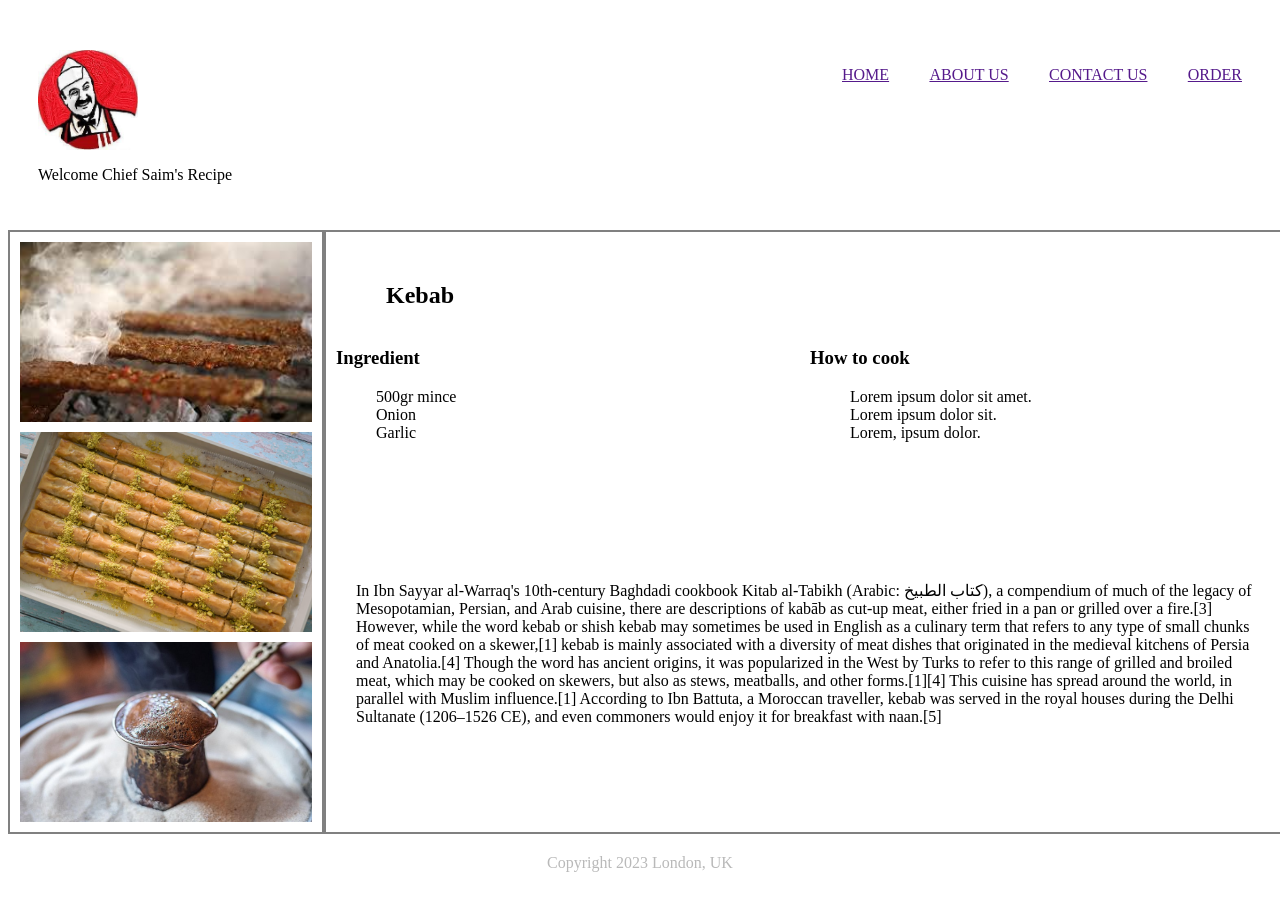
==== commit 4a08b928: "Merge ff93bda5ec29a573c46b3499ec3e31abefd68b50 into 6050ee2e7dd3602617e1088011930daceadba1ab" ====
--- a/index.html
+++ b/index.html
@@ -1,94 +1,163 @@
 <!DOCTYPE html>
 <html lang="en">
-<head>
-  <meta charset="UTF-8">
-  <meta http-equiv="X-UA-Compatible" content="IE=edge">
-  <meta name="viewport" content="width=device-width, initial-scale=1.0">
-  <link rel="stylesheet" href="style.css">
-  <title>Ghormeh Sabzi - Persian Herb Stew</title>
-</head>
-<body>
+  <head>
+    <meta charset="UTF-8" />
+    <meta http-equiv="X-UA-Compatible" content="IE=edge" />
+    <meta name="viewport" content="width=device-width, initial-scale=1.0" />
+    <title>Document</title>
+    <link rel="stylesheet" href="./css/style.css" />
+  </head>
+  <body>
+    <header>
+      <div class="header-icon">
+        <img src="./img/erdal_bakkal.jpg" alt="" width="100px" />
+        <p>Welcome Chief Saim's Recipe</p>
+      </div>
+      <nav class="nav-list">
+        <ul class="nav-item">
+          <li><a href="" class="nav-link">HOME</a></li>
+          <li><a href="" class="nav-link">ABOUT US</a></li>
+          <li><a href="" class="nav-link">CONTACT US</a></li>
+          <li><a href="" class="nav-link">ORDER</a></li>
+        </ul>
+      </nav>
+    </header>
+    <div class="main-container">
+      <aside>
+        <div class="kebab">
+          <a href="#kebab"
+            ><img src="./img/kebab.jpeg" alt="" class="aside-img"
+          /></a>
+        </div>
+        <div class="baklava">
+          <a href="#baklava"
+            ><img src="./img/baklava.jpeg" alt="" class="aside-img"
+          /></a>
+        </div>
+        <div class="kahve">
+          <a href="#coffee"
+            ><img src="./img/coffee.jpeg" alt="" class="aside-img"
+          /></a>
+        </div>
+      </aside>
+      <main id="overflow">
+        <article class="main-article" id="kebab">
+          <h2 class="h2">Kebab</h2>
+          <div class="ingredient">
+            <h3>Ingredient</h3>
+            <ul>
+              <li>500gr mince</li>
+              <li>Onion</li>
+              <li>Garlic</li>
+            </ul>
+          </div>
+          <div class="how-to-cook">
+            <h3>How to cook</h3>
+            <ol>
+              <li>Lorem ipsum dolor sit amet.</li>
+              <li>Lorem ipsum dolor sit.</li>
+              <li>Lorem, ipsum dolor.</li>
+            </ol>
+          </div>
+          <p class="parag">
+            In Ibn Sayyar al-Warraq's 10th-century Baghdadi cookbook Kitab
+            al-Tabikh (Arabic: كتاب الطبيخ), a compendium of much of the legacy
+            of Mesopotamian, Persian, and Arab cuisine, there are descriptions
+            of kabāb as cut-up meat, either fried in a pan or grilled over a
+            fire.[3] However, while the word kebab or shish kebab may sometimes
+            be used in English as a culinary term that refers to any type of
+            small chunks of meat cooked on a skewer,[1] kebab is mainly
+            associated with a diversity of meat dishes that originated in the
+            medieval kitchens of Persia and Anatolia.[4] Though the word has
+            ancient origins, it was popularized in the West by Turks to refer to
+            this range of grilled and broiled meat, which may be cooked on
+            skewers, but also as stews, meatballs, and other forms.[1][4] This
+            cuisine has spread around the world, in parallel with Muslim
+            influence.[1] According to Ibn Battuta, a Moroccan traveller, kebab
+            was served in the royal houses during the Delhi Sultanate (1206–1526
+            CE), and even commoners would enjoy it for breakfast with naan.[5]
+          </p>
+        </article>
+        <br /><br /><br />
+        <article class="main-article" id="baklava">
+          <h2 class="h2">Baklava</h2>
+          <div class="ingredient">
+            <h3>Ingredient</h3>
+            <ul>
+              <li>Flour</li>
+              <li>Sugar</li>
+              <li>Sunflower</li>
+            </ul>
+          </div>
+          <div class="how-to-cook">
+            <h3>How to cook</h3>
+            <ol>
+              <li>Lorem ipsum dolor sit amet.</li>
+              <li>Lorem ipsum dolor sit.</li>
+              <li>Lorem, ipsum dolor.</li>
+            </ol>
+          </div>
+          <p class="parag">
+            Although the history of baklava is not well documented, its current
+            form was probably developed in the imperial kitchens of the Topkapı
+            Palace in Constantinople (now known in English as Istanbul).[16][17]
+            The Sultan presented trays of baklava to the Janissaries every 15th
+            of the month of Ramadan in a ceremonial procession called the
+            Baklava Alayı.[18][19] The three main proposals for the pre-Ottoman
+            roots of baklava are the Ancient Roman placenta cake,[20] the
+            Central Asian Turkic tradition of layered desserts,[21] and the
+            lauzinaj.[18] There are also claims attributing baklava to the
+            Assyrians, according to which baklava was already prepared by them
+            in the 8th century BC.[22][23] There are also some similarities
+            between baklava and the Ancient Greek desserts gastris
+            (γάστρις),[24] kopte sesamis (κοπτὴ σησαμίς), and kopton (κοπτόν)
+            found in book XIV of the Deipnosophistae.[25][26] However, the
+            recipe there is for a filling of nuts and honey, with a top and
+            bottom layer of honey and ground sesame similar to modern pasteli or
+            halva, and no dough, certainly not a flaky dough.[27]
+          </p>
+        </article>
+        <br /><br /><br />
 
-  <header id="header" class="pxy-1">
-    <h1><span class="secondary-text">Ghormeh Sabzi</span></h1>
-    <nav class="navbar">
-      <ul class="nav-list">
-        <li><a href="#header">Home</a></li>
-        <li><a href="#ingredients">Ingredients</a></li>
-        <li><a href="#recipe">Recipe</a></li>
-      </ul>
-    </nav>
-  </header>
-
-  <main id="main">
-    <!-- Showcase Section -->
-    <section class="showcase .pxy-1">
-      <h2>Ghormeh Sabzi - Persian Herb Stew</h2>
-      <p>You will get familiar with this delicious dish</p>
-      <a href="#ingredients">Let's start</a>
-    </section>
-
-    <!-- Ingredients Section -->
-    <section  id="ingredients" class="ingredients pxy-1 mxy-1">
-        <div class="des-context col">
-          <h3> <span class="primary-text"><strong>Ingredients</strong> </span></h3>
-          <p> <span class="secondary-text ">Serves 4-6</span></p>
-          <ul>
-            <li>2 pounds meat (lamb or beef) washed and cubed</li>
-            <li>1 cup red kidney beans or pinto beans, soaked overnight</li>
-            <li>1 large yellow onion, finely chopped</li>
-            <li>4 bunches flat-leafed parsley</li>
-            <li>1 bunch cilantro</li>
-            <li>2 large leeks or 4 scallions (green stems only)</li>
-            <li>1 small bunch fresh fenugreek, or 1 tablespoon dried fenugreek, too much fenugreek will cause ghormeh sabzi to taste bitter</li>
-            <li>3-4 dried lemons, or 3 tablespoons freshly squeezed lemon juice</li>
-            <li>1 teaspoon turmeric</li>
-            <li>Salt and pepper to taste</li>
-            <li>Vegetable oil</li>
-            <li>Water</li>
-          </ul>
-        </div>
-        <div class="des-pic col">
-        </div>
-    </section>
-
-    <!-- Recipe Section -->
-    <section id="recipe" class="recipe pxy-1 mxy-1">
-        <h3 class="text-center"> <span class="primary-text"><strong>Recipe</strong></span></h3>
-      <ol>
-        <li>Clean and wash the herbs, dry thoroughly and chop finely. </li>
-        <li>Heat &#8531; cup of vegetable oil in a large skillet over medium heat and saute the chopped fresh herbs for about 15 minutes, stir frequently. Set aside.</li>
-        <li>In a large stew pot, saute chopped onions in 2 tablespoons of oil until they become golden brown. 
-        </li>
-        <li>Add the meat, turmeric, salt, pepper and fry until all sides are brown.
-        </li>
-        <li>Add the soaked dried beans, fried vegetables and dried lemons. 
-        </li>
-        <li>Pour in enough water to cover the mixture by about 2 inches, bring to a boil on high heat for just a couple of minutes, lower the heat, cover and cook on medium to low heat for 1 &#189 hours. 
-        </li>
-        <li>Taste and adjust the seasoning as necessary and add a little more water if needed. Reduce the heat to its lowest setting and simmer for another 30 minutes. The longer ghormeh sabzi simmers the better it tastes. It would also taste better reheated the next day. Taste and adjust the seasoning before serving. 
-        </li>
-      </ol>
+        <article class="main-article" id="coffee">
+          <h2 class="h2">Turkish Coffee</h2>
+          <div class="ingredient">
+            <h3>Ingredient</h3>
+            <ul>
+              <li>Turkish Coffee</li>
+              <li>Water</li>
+            </ul>
+          </div>
+          <div class="how-to-cook">
+            <h3>How to cook</h3>
+            <ol>
+              <li>Lorem ipsum dolor sit amet.</li>
+              <li>Lorem ipsum dolor sit.</li>
+              <li>Lorem, ipsum dolor.</li>
+            </ol>
+          </div>
+          <p class="parag">
+            Turkish coffee probably was brought in the Ottoman Empire by
+            traveling merchants by the 15th century. The governor in charge of
+            Yemen, Özdemir Pasha, may have officially introduced it to Sultan
+            Suleiman the Magnificent, who popularized it. Under the strictest
+            interpretations of the Quran, the strong coffee was considered a
+            drug and its consumption was forbidden. Sultan Murad IV outlawed
+            coffee, but due to the immense popularity of the beverage, the
+            prohibition was eventually lifted.[11][12] Turkish coffee culture
+            had reached Britain and France by the mid to late 17th century. The
+            first coffee house in Britain was opened by an Ottoman Jew in the
+            mid 17th century. In the 1680s, the Turkish ambassador to France
+            reportedly threw lavish parties for the city's elite where African
+            slaves served coffee to guests in porcelain finjans on gold or
+            silver saucers.[5]
+          </p>
+        </article>
+        <br /><br /><br /><br />
+      </main>
     </div>
-    </section>
-  </main>
-
-  <!-- Footer -->
-  <footer id="footer" class="pxy-1" >
-    <p>
-      <span class="secondary-text">©Navid Hejazi </span> <br /><br />
-      Email: navidhejazi68@yahoo.com
-    </p>
-  </footer>
-
-  <!-- JQuery CDN -->
-  <script
-  src="https://code.jquery.com/jquery-3.6.1.min.js"
-  integrity="sha256-o88AwQnZB+VDvE9tvIXrMQaPlFFSUTR+nldQm1LuPXQ="
-  crossorigin="anonymous"
-></script>
-<!-- Local JS File -->
-<script src="./js/main.js"></script>
-
-</body>
-</html>+    <footer>
+      <p>Copyright 2023 London, UK</p>
+    </footer>
+  </body>
+</html>
--- a/css/style.css
+++ b/css/style.css
@@ -0,0 +1,123 @@
+/* HEADER STYLE */
+header {
+  margin-top: 50px;
+  margin-left: 30px;
+  margin-right: 30px;
+  display: flex;
+  justify-content: space-between;
+}
+
+li {
+  list-style: none;
+}
+
+.header-icon {
+  display: flex;
+  flex-direction: column;
+}
+
+.nav-item {
+  display: flex;
+  list-style: none;
+  justify-content: space-between;
+  width: 400px; /* MY WORK */
+}
+
+/* MAIN-CONTAINER STYLE */
+.main-container {
+  margin-top: 30px;
+  display: grid;
+  grid-template-columns: repeat(4, 1fr);
+  grid-row: 500px;
+  grid-template-areas: "a m m m";
+}
+
+.main-article{
+    display: grid;
+    grid-template-columns: repeat(2, 1fr);
+    grid-template-rows: 0.2fr 1fr 1fr;
+    grid-template-areas: "h h"
+    "ing  how"
+    "par par";
+    justify-content: center;
+}
+
+.h2{
+    grid-area: h;
+    margin-left: 50px;
+    margin-top: 40px;
+}
+
+.ingredient{
+    grid-area: ing;
+}
+
+.how-to-cook{
+    grid-area: how;
+}
+
+.parag{
+    grid-area: par;
+    padding: 20px;
+}
+
+
+/* MAIN STYLE */
+main {
+  border: 2px solid grey;
+  grid-area: m;
+}
+
+
+/* ASIDE STYLE */
+aside {
+  grid-area: a;
+  border: 2px solid grey;
+
+  display: grid;
+  grid-template-columns: repeat(1, 1fr);
+  grid-template-rows: repeat(3, 200px);
+  grid-template-areas:
+    "kebab"
+    "baklava"
+    "kahve";
+}
+.aside-img {
+  object-fit: cover;
+  width: 100%;
+  height: 100%;
+}
+
+#overflow {
+  padding: 10px;
+  width: 100%;
+  height: 580px;
+  overflow: scroll;
+}
+
+
+.kebab {
+  background-color: indianred;
+  grid-area: kebab;
+  margin: 10px;
+}
+
+.baklava {
+  background-color: aqua;
+  grid-area: baklava;
+  margin-left: 10px;
+  margin-right: 10px;
+}
+
+.kahve {
+  background-color: yellow;
+  grid-area: kahve;
+  margin: 10px;
+}
+
+/* FOOTER STYLE */
+footer {
+  color: rgb(185, 185, 185);
+  text-align: center;
+  margin-top: 20px;
+}
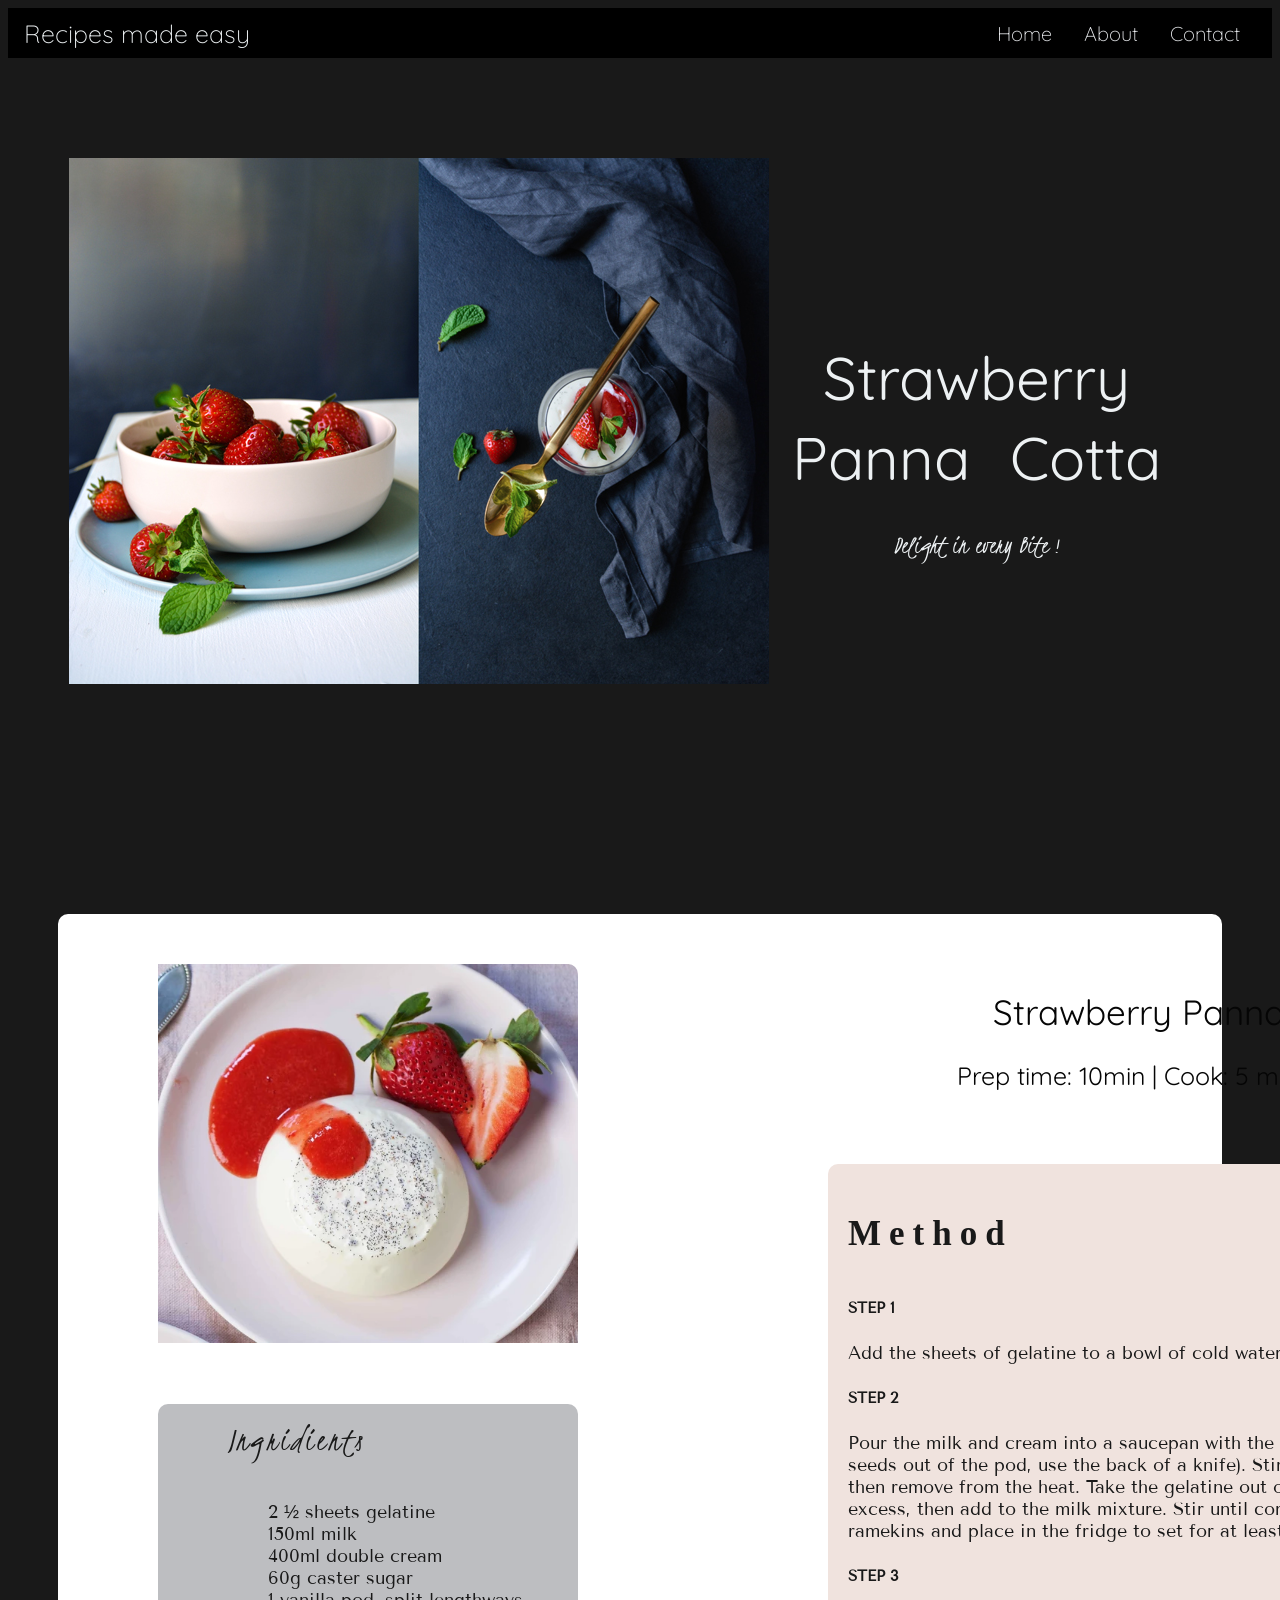
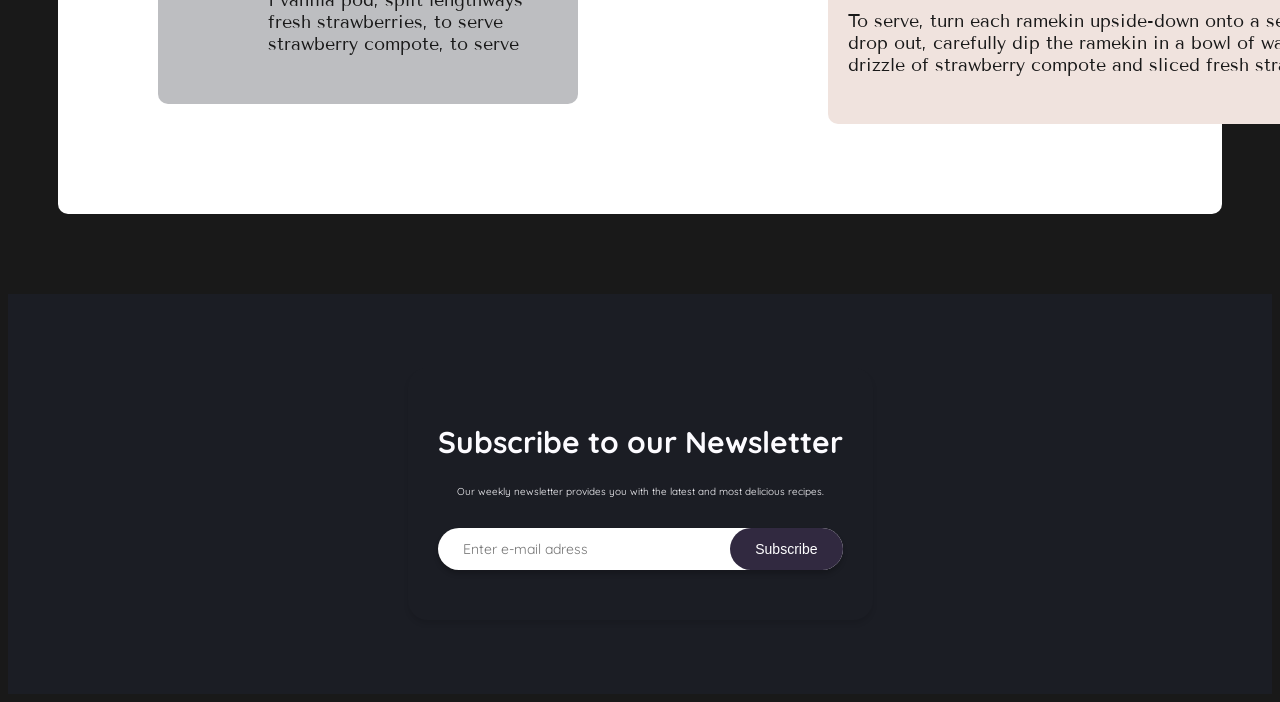
==== commit 7803fdb5: "Merge de8af405b94e7fdafe2c1ff58f76be6fb146350c into 6050ee2e7dd3602617e1088011930daceadba1ab" ====
--- a/index.html
+++ b/index.html
@@ -4,160 +4,115 @@
     <meta charset="UTF-8" />
     <meta http-equiv="X-UA-Compatible" content="IE=edge" />
     <meta name="viewport" content="width=device-width, initial-scale=1.0" />
-    <title>Document</title>
-    <link rel="stylesheet" href="./css/style.css" />
+    <title>Recipe Website</title>
+    <link rel="preconnect" href="https://fonts.googleapis.com" />
+    <link rel="preconnect" href="https://fonts.gstatic.com" crossorigin />
+    <link
+      href="https://fonts.googleapis.com/css2?family=Dancing+Script&family=Kristi&family=Quicksand:wght@300&family=Syncopate&family=Tenor+Sans&display=swap"
+      rel="stylesheet"
+    />
+    <script src="email-validation.js"></script>
+
+    <link rel="stylesheet" type="text/css" href="styles.css" />
   </head>
+  <header>
+    <nav>
+      <h2>Recipes made easy</h2>
+      <ul>
+        <li><a href="#">Home</a></li>
+        <li><a href="#">About</a></li>
+        <li><a href="#">Contact</a></li>
+      </ul>
+    </nav>
+  </header>
+
   <body>
-    <header>
-      <div class="header-icon">
-        <img src="./img/erdal_bakkal.jpg" alt="" width="100px" />
-        <p>Welcome Chief Saim's Recipe</p>
+    <main class="home-container">
+      <div class="container1">
+        <img
+          src="pannacotta2"
+          alt="pana cotta in a black plate"
+          class="image-background"
+        />
+
+        <section class="main-heading">
+          <p class="font-style">Strawberry</p>
+          <p class="font-style">Panna Cotta</p>
+          <p class="font-style1">Delight in every Bite !</p>
+        </section>
       </div>
-      <nav class="nav-list">
-        <ul class="nav-item">
-          <li><a href="" class="nav-link">HOME</a></li>
-          <li><a href="" class="nav-link">ABOUT US</a></li>
-          <li><a href="" class="nav-link">CONTACT US</a></li>
-          <li><a href="" class="nav-link">ORDER</a></li>
-        </ul>
-      </nav>
-    </header>
-    <div class="main-container">
-      <aside>
-        <div class="kebab">
-          <a href="#kebab"
-            ><img src="./img/kebab.jpeg" alt="" class="aside-img"
-          /></a>
+    </main>
+    <section class="recipe-container">
+      <section>
+        <img src="Vanilla-panna-cotta.webp" class="panna-cotta-img" />
+        <div class="ingridients-container">
+          <h2>Ingridients</h2>
+          <ul>
+            <li>2 ½ sheets gelatine</li>
+            <li>150ml milk</li>
+            <li>400ml double cream</li>
+            <li>60g caster sugar</li>
+            <li>1 vanilla pod, split lengthways</li>
+            <li>fresh strawberries, to serve</li>
+            <li>strawberry compote, to serve</li>
+          </ul>
         </div>
-        <div class="baklava">
-          <a href="#baklava"
-            ><img src="./img/baklava.jpeg" alt="" class="aside-img"
-          /></a>
+      </section>
+
+      <section class="recipe-tittle-container">
+        <h4 class="font-size-h4">Strawberry Panna Cotta</h4>
+        <p>Prep time: 10min | Cook: 5 min | Serves: 4</p>
+      </section>
+
+      <section class="method-container">
+        <h3>Method</h3>
+        <h5>STEP 1</h5>
+        <p>
+          Add the sheets of gelatine to a bowl of cold water and soak for 5
+          mins.
+        </p>
+        <h5>STEP 2</h5>
+        <p>
+          Pour the milk and cream into a saucepan with the sugar and vanilla
+          seeds (to scrape the seeds out of the pod, use the back of a knife).
+          Stir to combine and bring to a simmer, then remove from the heat. Take
+          the gelatine out of the cold water and squeeze out the excess, then
+          add to the milk mixture. Stir until completely dissolved. Tip into
+          four ramekins and place in the fridge to set for at least a couple of
+          hours.
+        </p>
+
+        <h5>STEP 3</h5>
+        <p>
+          To serve, turn each ramekin upside-down onto a serving plate. If the
+          panna cotta won't drop out, carefully dip the ramekin in a bowl of
+          warm water to loosen it. Serve with a drizzle of strawberry compote
+          and sliced fresh strawberries.
+        </p>
+      </section>
+    </section>
+    <section class="form-container">
+      <div class="box">
+        <div class="styling-header-form">
+          <h2>Subscribe to our Newsletter</h2>
         </div>
-        <div class="kahve">
-          <a href="#coffee"
-            ><img src="./img/coffee.jpeg" alt="" class="aside-img"
-          /></a>
+        <p>
+          Our weekly newsletter provides you with the latest and most delicious
+          recipes.
+        </p>
+        <div class="form-control">
+          <input
+            type="email"
+            label="e-mail"
+            class="input"
+            placeholder="Enter e-mail adress"
+            id="email-input"
+          />
+          <button type="button" onclick="validateEmail()" class="btn">
+            Subscribe
+          </button>
         </div>
-      </aside>
-      <main id="overflow">
-        <article class="main-article" id="kebab">
-          <h2 class="h2">Kebab</h2>
-          <div class="ingredient">
-            <h3>Ingredient</h3>
-            <ul>
-              <li>500gr mince</li>
-              <li>Onion</li>
-              <li>Garlic</li>
-            </ul>
-          </div>
-          <div class="how-to-cook">
-            <h3>How to cook</h3>
-            <ol>
-              <li>Lorem ipsum dolor sit amet.</li>
-              <li>Lorem ipsum dolor sit.</li>
-              <li>Lorem, ipsum dolor.</li>
-            </ol>
-          </div>
-          <p class="parag">
-            In Ibn Sayyar al-Warraq's 10th-century Baghdadi cookbook Kitab
-            al-Tabikh (Arabic: كتاب الطبيخ), a compendium of much of the legacy
-            of Mesopotamian, Persian, and Arab cuisine, there are descriptions
-            of kabāb as cut-up meat, either fried in a pan or grilled over a
-            fire.[3] However, while the word kebab or shish kebab may sometimes
-            be used in English as a culinary term that refers to any type of
-            small chunks of meat cooked on a skewer,[1] kebab is mainly
-            associated with a diversity of meat dishes that originated in the
-            medieval kitchens of Persia and Anatolia.[4] Though the word has
-            ancient origins, it was popularized in the West by Turks to refer to
-            this range of grilled and broiled meat, which may be cooked on
-            skewers, but also as stews, meatballs, and other forms.[1][4] This
-            cuisine has spread around the world, in parallel with Muslim
-            influence.[1] According to Ibn Battuta, a Moroccan traveller, kebab
-            was served in the royal houses during the Delhi Sultanate (1206–1526
-            CE), and even commoners would enjoy it for breakfast with naan.[5]
-          </p>
-        </article>
-        <br /><br /><br />
-        <article class="main-article" id="baklava">
-          <h2 class="h2">Baklava</h2>
-          <div class="ingredient">
-            <h3>Ingredient</h3>
-            <ul>
-              <li>Flour</li>
-              <li>Sugar</li>
-              <li>Sunflower</li>
-            </ul>
-          </div>
-          <div class="how-to-cook">
-            <h3>How to cook</h3>
-            <ol>
-              <li>Lorem ipsum dolor sit amet.</li>
-              <li>Lorem ipsum dolor sit.</li>
-              <li>Lorem, ipsum dolor.</li>
-            </ol>
-          </div>
-          <p class="parag">
-            Although the history of baklava is not well documented, its current
-            form was probably developed in the imperial kitchens of the Topkapı
-            Palace in Constantinople (now known in English as Istanbul).[16][17]
-            The Sultan presented trays of baklava to the Janissaries every 15th
-            of the month of Ramadan in a ceremonial procession called the
-            Baklava Alayı.[18][19] The three main proposals for the pre-Ottoman
-            roots of baklava are the Ancient Roman placenta cake,[20] the
-            Central Asian Turkic tradition of layered desserts,[21] and the
-            lauzinaj.[18] There are also claims attributing baklava to the
-            Assyrians, according to which baklava was already prepared by them
-            in the 8th century BC.[22][23] There are also some similarities
-            between baklava and the Ancient Greek desserts gastris
-            (γάστρις),[24] kopte sesamis (κοπτὴ σησαμίς), and kopton (κοπτόν)
-            found in book XIV of the Deipnosophistae.[25][26] However, the
-            recipe there is for a filling of nuts and honey, with a top and
-            bottom layer of honey and ground sesame similar to modern pasteli or
-            halva, and no dough, certainly not a flaky dough.[27]
-          </p>
-        </article>
-        <br /><br /><br />
-
-        <article class="main-article" id="coffee">
-          <h2 class="h2">Turkish Coffee</h2>
-          <div class="ingredient">
-            <h3>Ingredient</h3>
-            <ul>
-              <li>Turkish Coffee</li>
-              <li>Water</li>
-            </ul>
-          </div>
-          <div class="how-to-cook">
-            <h3>How to cook</h3>
-            <ol>
-              <li>Lorem ipsum dolor sit amet.</li>
-              <li>Lorem ipsum dolor sit.</li>
-              <li>Lorem, ipsum dolor.</li>
-            </ol>
-          </div>
-          <p class="parag">
-            Turkish coffee probably was brought in the Ottoman Empire by
-            traveling merchants by the 15th century. The governor in charge of
-            Yemen, Özdemir Pasha, may have officially introduced it to Sultan
-            Suleiman the Magnificent, who popularized it. Under the strictest
-            interpretations of the Quran, the strong coffee was considered a
-            drug and its consumption was forbidden. Sultan Murad IV outlawed
-            coffee, but due to the immense popularity of the beverage, the
-            prohibition was eventually lifted.[11][12] Turkish coffee culture
-            had reached Britain and France by the mid to late 17th century. The
-            first coffee house in Britain was opened by an Ottoman Jew in the
-            mid 17th century. In the 1680s, the Turkish ambassador to France
-            reportedly threw lavish parties for the city's elite where African
-            slaves served coffee to guests in porcelain finjans on gold or
-            silver saucers.[5]
-          </p>
-        </article>
-        <br /><br /><br /><br />
-      </main>
-    </div>
-    <footer>
-      <p>Copyright 2023 London, UK</p>
-    </footer>
+      </div>
+    </section>
   </body>
 </html>
--- a/styles.css
+++ b/styles.css
@@ -0,0 +1,250 @@
+/* Navbar styling*/
+* body {
+  font-size: 10px;
+  color: #edf1f3;
+  background-color: #191919;
+}
+
+nav {
+  margin-top: 0;
+  display: flex;
+  justify-content: space-between;
+  align-items: center;
+  padding: 1rem 1rem;
+  background: #000;
+  height: 50px;
+  width: auto;
+  font-family: "Quicksand", sans-serif;
+  font-weight: 250;
+}
+
+nav ul {
+  display: flex;
+  list-style: none;
+}
+
+nav li {
+  padding-left: 1rem;
+  padding-right: 1rem;
+}
+
+nav a {
+  text-decoration: none;
+  color: #eceef1;
+  font-size: 20px;
+}
+nav h2 {
+  font-size: 25px;
+  font-weight: 250;
+}
+
+/* 
+    Extra small devices (phones, 600px and down) 
+  */
+@media only screen and (max-width: 600px) {
+  nav {
+    flex-direction: column;
+  }
+  nav ul {
+    flex-direction: column;
+    padding-top: 0.5rem;
+  }
+  nav li {
+    padding: 0.5rem 0;
+  }
+}
+
+.container1 {
+  display: flex;
+  justify-content: space-around;
+  padding-bottom: 150px;
+}
+
+.image-background {
+  padding-left: 50px;
+  padding-top: 100px;
+}
+
+.main-heading {
+  display: block;
+  flex-direction: column;
+  padding-top: 250px;
+  padding-right: 100px;
+  text-align: center;
+}
+.font-style {
+  font-family: "Quicksand", sans-serif;
+  font-size: 60px;
+  word-spacing: 1.5rem;
+  line-height: 20px;
+}
+
+.font-style1 {
+  font-family: "Kristi", cursive;
+  font-size: 28px;
+  font-style: normal;
+  font-weight: 400;
+}
+
+.recipe-container {
+  display: grid;
+  grid-template-columns: 1fr 50px 2fr;
+  grid-template-rows: repeat(4, 200px);
+  justify-content: space-between;
+  align-content: center;
+  padding: 50px;
+  margin-top: 100px;
+  background-color: #ffff;
+  width: auto;
+  height: auto;
+  margin: 80px 50px;
+  border-radius: 10px;
+}
+.panna-cotta-img {
+  grid-column: 1;
+  grid-row: 1;
+  width: 470px;
+  height: 409px;
+  border-radius: 10px;
+
+  padding: 0 0 30px 50px;
+}
+
+.ingridients-container {
+  grid-column: 2;
+  grid-row-end: 3;
+  height: 300px;
+  width: 420px;
+  background: #bdbec1;
+  border-radius: 10px;
+  padding-left: 70px;
+  margin-left: 50px;
+  margin-right: 200px;
+}
+
+.ingridients-container h2 {
+  font-size: 35px;
+  font-family: "Kristi", cursive;
+  font-weight: 200;
+  word-spacing: 0.5rem;
+  letter-spacing: 0.2rem;
+  padding-top: 15px;
+  color: #191919;
+}
+
+.ingridients-container ul {
+  padding-top: 10px;
+  font-size: 18px;
+  color: #191919;
+  font-family: "Tenor Sans", sans-serif;
+  list-style-type: none;
+}
+.recipe-tittle-container {
+  grid-column: 2;
+  grid-row: 1;
+  width: 800px;
+  /*align-content: center;
+  justify-content: center;  i don't know why it does not work? */
+  font-size: 25px;
+  font-family: "Quicksand", sans-serif;
+  color: #050505;
+  padding-left: 20px;
+  margin-right: 100px;
+  text-align: center;
+}
+.font-size-h4 {
+  font-size: 35px;
+  font-weight: 400;
+  text-align: center;
+  line-height: 3px;
+}
+.method-container {
+  grid-column: 3;
+  grid-row-end: 3;
+  background: #f0e3de;
+  border-radius: 10px;
+  width: 800px;
+  height: fit-content;
+  font-size: 18px;
+  font-family: "Tenor Sans", sans-serif;
+  color: #191919;
+  margin-right: 100px;
+  margin-top: 0px;
+  padding: 15px 15px 30px 20px;
+}
+.method-container h3 {
+  font-family: "Dancing", Script;
+  padding-bottom: 10px;
+  letter-spacing: 0.5rem;
+  font-size: 35px;
+}
+
+* {
+  box-sizing: border-box;
+}
+
+.form-container {
+  background-color: #1b1d24;
+  font-family: "Quicksand", sans-serif;
+  display: flex;
+  align-items: center;
+  justify-content: center;
+  height: 400px;
+  width: 100%;
+  margin: 0;
+}
+
+.box {
+  border-radius: 20px;
+  box-shadow: 0 4px 5px rgba(0, 0, 0, 0.1);
+  padding: 30px;
+  text-align: center;
+  max-width: 500px;
+}
+
+.styling-header-form {
+  margin: 10px 0 0;
+  color: #fcfbff;
+  font-size: 20px;
+}
+
+.box p {
+  color: #fcfbff;
+  margin: 10px;
+  font-size: 10px;
+}
+
+.box img {
+  max-width: 100%;
+  width: 400px;
+}
+
+.form-control {
+  position: relative;
+  margin: 30px 0 20px;
+}
+
+.input {
+  border: 0;
+  border-radius: 50px;
+  box-shadow: 0 4px 5px rgba(0, 0, 0, 0.2);
+  display: block;
+  font-family: "Quicksand", sans-serif;
+  font-size: 14px;
+  height: 42px;
+  padding: 12px 25px;
+  width: 100%;
+}
+
+.btn {
+  background-color: #312940;
+  border: 0;
+  border-radius: 50px;
+  color: #fff;
+  font-size: 14px;
+  height: 42px;
+  padding: 12px 25px;
+  position: absolute;
+  top: 0;
+  right: 0;
+}
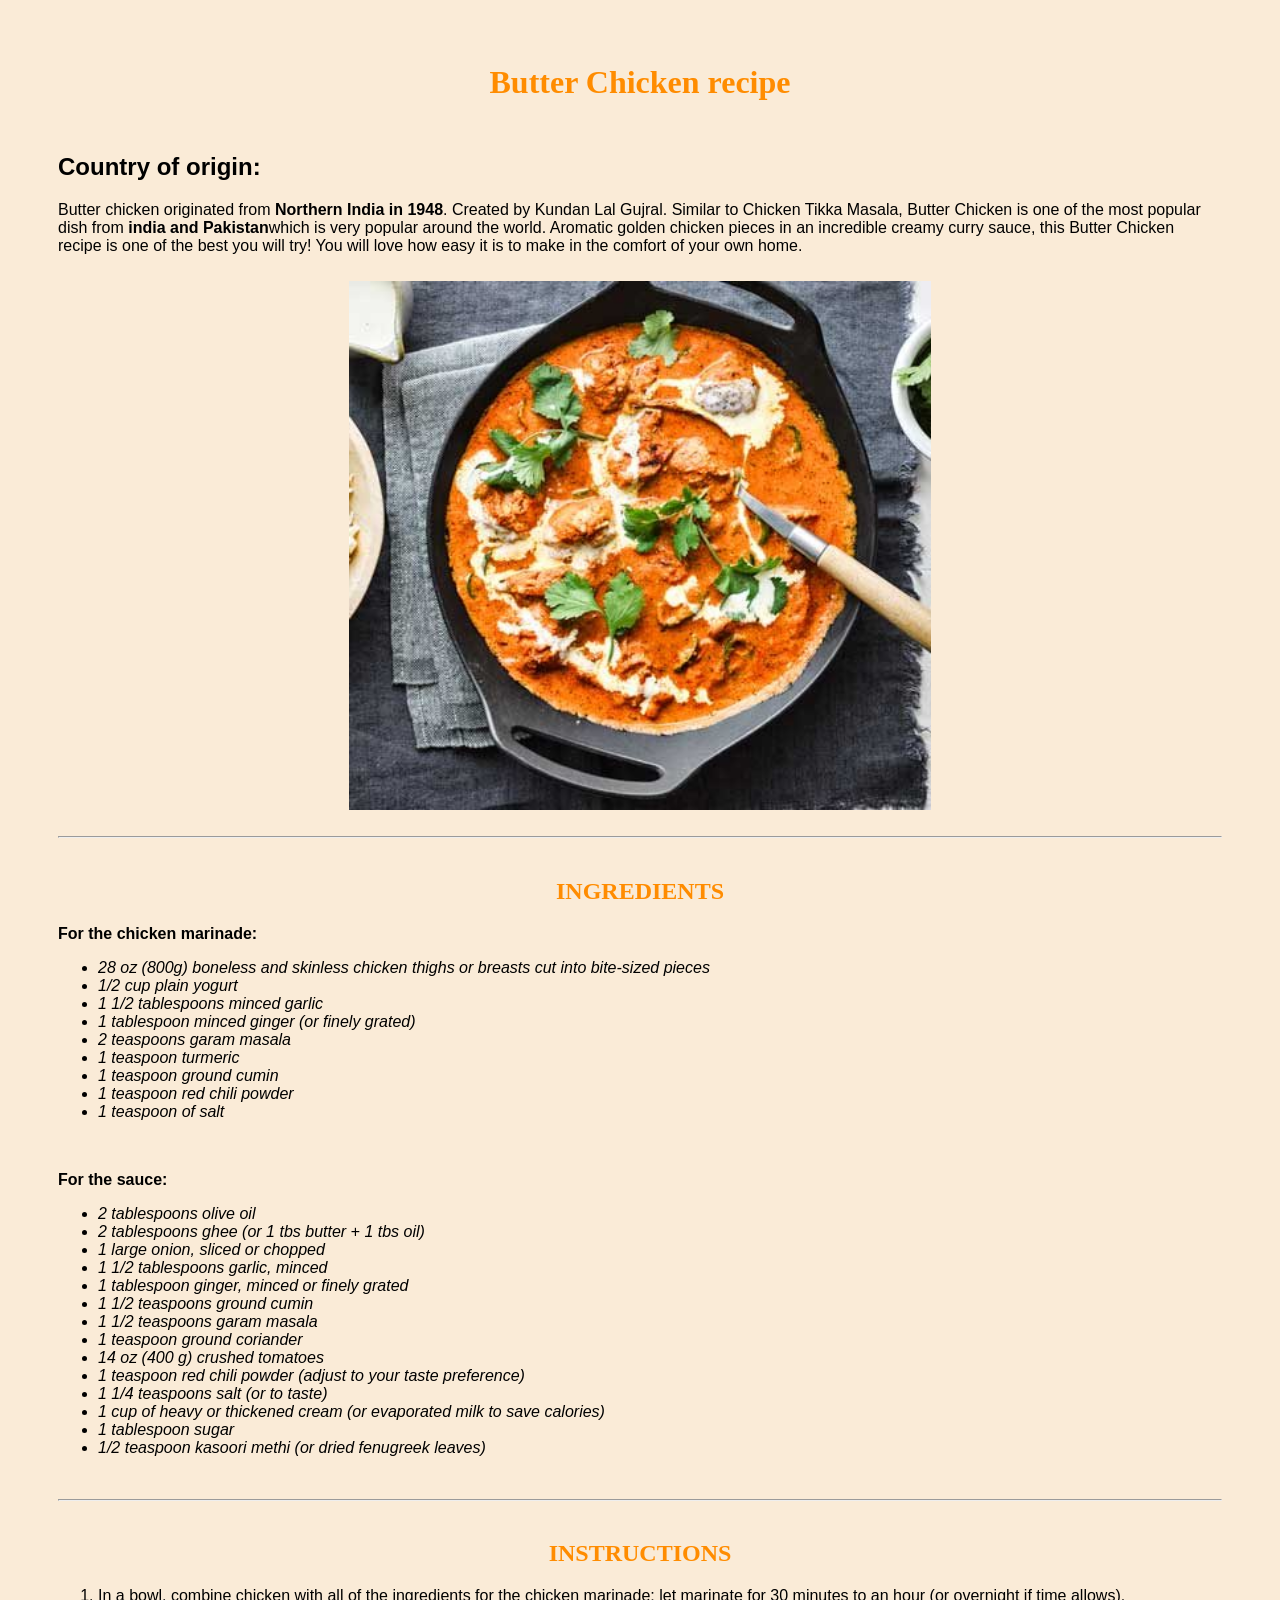
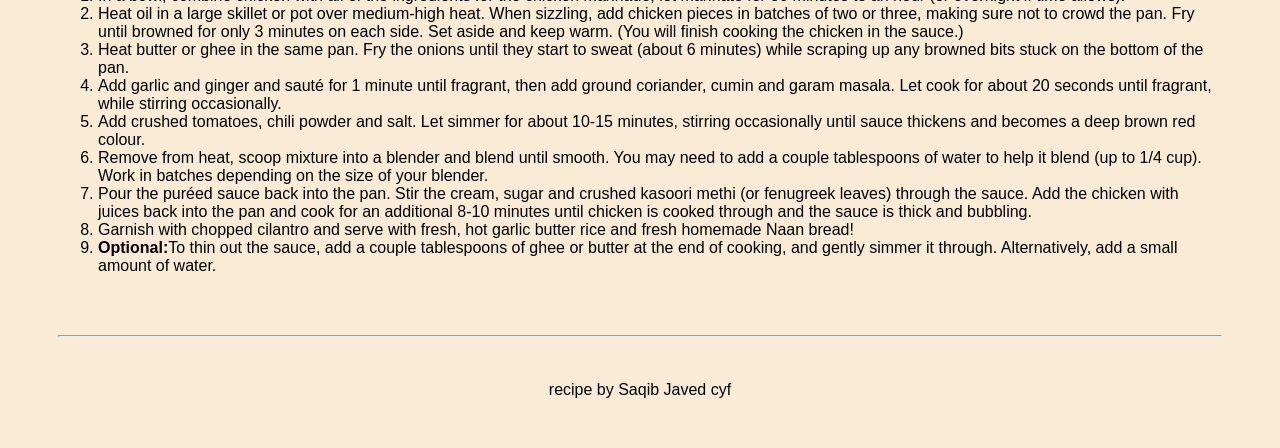
==== commit b6c3ee5b: "Merge 10be2c17d28434087b4752be38c173e08baf5e42 into 6050ee2e7dd3602617e1088011930daceadba1ab" ====
--- a/index.html
+++ b/index.html
@@ -1,118 +1,88 @@
-<!DOCTYPE html>
+ <!DOCTYPE html>
 <html lang="en">
-  <head>
-    <meta charset="UTF-8" />
-    <meta http-equiv="X-UA-Compatible" content="IE=edge" />
-    <meta name="viewport" content="width=device-width, initial-scale=1.0" />
-    <title>Recipe Website</title>
-    <link rel="preconnect" href="https://fonts.googleapis.com" />
-    <link rel="preconnect" href="https://fonts.gstatic.com" crossorigin />
-    <link
-      href="https://fonts.googleapis.com/css2?family=Dancing+Script&family=Kristi&family=Quicksand:wght@300&family=Syncopate&family=Tenor+Sans&display=swap"
-      rel="stylesheet"
-    />
-    <script src="email-validation.js"></script>
+<head>
+    <meta charset="UTF-8">
+    <meta http-equiv="X-UA-Compatible" content="IE=edge">
+    <meta name="viewport" content="width=device-width, initial-scale=1.0">
+    <title>recipe page website</title>
 
-    <link rel="stylesheet" type="text/css" href="styles.css" />
-  </head>
-  <header>
-    <nav>
-      <h2>Recipes made easy</h2>
-      <ul>
-        <li><a href="#">Home</a></li>
-        <li><a href="#">About</a></li>
-        <li><a href="#">Contact</a></li>
-      </ul>
-    </nav>
-  </header>
+    <link rel="stylesheet" href="style.css">
+</head>
 
-  <body>
-    <main class="home-container">
-      <div class="container1">
-        <img
-          src="pannacotta2"
-          alt="pana cotta in a black plate"
-          class="image-background"
-        />
+<header class="header">
+<h1>Butter Chicken recipe</h1>
+</header>
 
-        <section class="main-heading">
-          <p class="font-style">Strawberry</p>
-          <p class="font-style">Panna Cotta</p>
-          <p class="font-style1">Delight in every Bite !</p>
-        </section>
-      </div>
-    </main>
-    <section class="recipe-container">
-      <section>
-        <img src="Vanilla-panna-cotta.webp" class="panna-cotta-img" />
-        <div class="ingridients-container">
-          <h2>Ingridients</h2>
-          <ul>
-            <li>2 ½ sheets gelatine</li>
-            <li>150ml milk</li>
-            <li>400ml double cream</li>
-            <li>60g caster sugar</li>
-            <li>1 vanilla pod, split lengthways</li>
-            <li>fresh strawberries, to serve</li>
-            <li>strawberry compote, to serve</li>
-          </ul>
-        </div>
-      </section>
+<body>
+<section class="intro">
+<h1>Country of origin:</h1>
 
-      <section class="recipe-tittle-container">
-        <h4 class="font-size-h4">Strawberry Panna Cotta</h4>
-        <p>Prep time: 10min | Cook: 5 min | Serves: 4</p>
-      </section>
 
-      <section class="method-container">
-        <h3>Method</h3>
-        <h5>STEP 1</h5>
-        <p>
-          Add the sheets of gelatine to a bowl of cold water and soak for 5
-          mins.
-        </p>
-        <h5>STEP 2</h5>
-        <p>
-          Pour the milk and cream into a saucepan with the sugar and vanilla
-          seeds (to scrape the seeds out of the pod, use the back of a knife).
-          Stir to combine and bring to a simmer, then remove from the heat. Take
-          the gelatine out of the cold water and squeeze out the excess, then
-          add to the milk mixture. Stir until completely dissolved. Tip into
-          four ramekins and place in the fridge to set for at least a couple of
-          hours.
-        </p>
+<p>Butter chicken originated from <strong>Northern India in 1948</strong>. Created by Kundan Lal Gujral. Similar to Chicken Tikka Masala, Butter Chicken is one of the most popular dish from <strong>india and Pakistan</strong>which is very popular around the world. Aromatic golden chicken pieces in an incredible creamy curry sauce, this Butter Chicken recipe is one of the best you will try! You will love how easy it is to make in the comfort of your own home.</p>
 
-        <h5>STEP 3</h5>
-        <p>
-          To serve, turn each ramekin upside-down onto a serving plate. If the
-          panna cotta won't drop out, carefully dip the ramekin in a bowl of
-          warm water to loosen it. Serve with a drizzle of strawberry compote
-          and sliced fresh strawberries.
-        </p>
-      </section>
-    </section>
-    <section class="form-container">
-      <div class="box">
-        <div class="styling-header-form">
-          <h2>Subscribe to our Newsletter</h2>
-        </div>
-        <p>
-          Our weekly newsletter provides you with the latest and most delicious
-          recipes.
-        </p>
-        <div class="form-control">
-          <input
-            type="email"
-            label="e-mail"
-            class="input"
-            placeholder="Enter e-mail adress"
-            id="email-input"
-          />
-          <button type="button" onclick="validateEmail()" class="btn">
-            Subscribe
-          </button>
-        </div>
-      </div>
-    </section>
-  </body>
+<div class="main_image"></div>
+<img src="butter-chicken.jpeg" alt="butter chicken" class="center">
+</section>
+<br>
+<hr>
+<section>
+<h2 class="ingredients">INGREDIENTS</h2>
+
+<p><strong>For the chicken marinade:</strong></p>
+<ul>
+    <li>28 oz (800g) boneless and skinless chicken thighs or breasts cut into bite-sized pieces</li>
+    <li>1/2 cup plain yogurt</li>
+    <li>1 1/2 tablespoons minced garlic</li>
+    <li>1 tablespoon minced ginger (or finely grated)</li>
+    <li>2 teaspoons garam masala</li>
+    <li>1 teaspoon turmeric</li>
+    <li>1 teaspoon ground cumin</li>
+    <li>1 teaspoon red chili powder</li>
+    <li>1 teaspoon of salt</li>
+</ul>
+<br>
+<p><strong>For the sauce:</strong></p>
+<ul>
+    <li>2 tablespoons olive oil</li>
+    <li>2 tablespoons ghee (or 1 tbs butter + 1 tbs oil)</li>
+    <li>1 large onion, sliced or chopped</li>
+    <li>1 1/2 tablespoons garlic, minced</li>
+    <li>1 tablespoon ginger, minced or finely grated</li>
+    <li>1 1/2 teaspoons ground cumin</li>
+    <li>1 1/2 teaspoons garam masala</li>
+    <li>1 teaspoon ground coriander</li>
+    <li>14 oz (400 g) crushed tomatoes</li>
+    <li>1 teaspoon red chili powder (adjust to your taste preference)</li>
+    <li>1 1/4 teaspoons salt (or to taste)</li>
+    <li>1 cup of heavy or thickened cream (or evaporated milk to save calories)</li>
+    <li>1 tablespoon sugar</li>
+    <li>1/2 teaspoon kasoori methi (or dried fenugreek leaves)</li>
+</ul>
+</section>
+<br>
+<hr>
+
+<section>
+    <h2 class="instructions">INSTRUCTIONS</h2>
+<ol>
+    <li>In a bowl, combine chicken with all of the ingredients for the chicken marinade; let marinate for 30 minutes to an hour (or overnight if time allows).</li>
+    <li>Heat oil in a large skillet or pot over medium-high heat. When sizzling, add chicken pieces in batches of two or three, making sure not to crowd the pan. Fry until browned for only 3 minutes on each side. Set aside and keep warm. (You will finish cooking the chicken in the sauce.)</li>
+    <li>Heat butter or ghee in the same pan. Fry the onions until they start to sweat (about 6 minutes) while scraping up any browned bits stuck on the bottom of the pan. </li>
+    <li>Add garlic and ginger and sauté for 1 minute until fragrant, then add ground coriander, cumin and garam masala. Let cook for about 20 seconds until fragrant, while stirring occasionally.</li>
+    <li>Add crushed tomatoes, chili powder and salt. Let simmer for about 10-15 minutes, stirring occasionally until sauce thickens and becomes a deep brown red colour.</li>
+    <li>Remove from heat, scoop mixture into a blender and blend until smooth. You may need to add a couple tablespoons of water to help it blend (up to 1/4 cup). Work in batches depending on the size of your blender.</li>
+    <li>Pour the puréed sauce back into the pan. Stir the cream, sugar and crushed kasoori methi (or fenugreek leaves) through the sauce. Add the chicken with juices back into the pan and cook for an additional 8-10 minutes until chicken is cooked through and the sauce is thick and bubbling.</li>
+    <li>Garnish with chopped cilantro and serve with fresh, hot garlic butter rice and fresh homemade Naan bread!</li>
+    <li><strong>Optional:</strong>To thin out the sauce, add a couple tablespoons of ghee or butter at the end of cooking, and gently simmer it through. Alternatively, add a small amount of water.</li>
+    </ol>
+</section>
+<br>
+<br>
+<hr>
+<footer class="footer">
+    <p>recipe by Saqib Javed cyf</p>
+    
+</footer>
+
+</body>
 </html>
--- a/style.css
+++ b/style.css
@@ -0,0 +1,49 @@
+
+body {
+    padding: 25px 50px;
+    font-family: 'Segoe UI', Tahoma, Geneva, Verdana, sans-serif;
+    background-color: antiquewhite;
+    
+  }
+
+.header{
+    font-family: fantasy;
+    text-align: center;
+    color: darkorange;
+    margin: 0;
+    padding: 10px;
+}
+
+
+.ingredients {
+    font-family: fantasy;
+    text-align: center; 
+    padding-top: 20px;
+    color: darkorange;
+}
+
+.instructions {
+    font-family: fantasy;
+    text-align: center; 
+    padding-top: 20px;
+    color: darkorange;
+}
+
+.center {
+    display: block;
+    padding-top: 10px;
+    margin-left: auto;
+    margin-right: auto;
+    width: 50%;
+  }
+
+  ul{
+    font-style: italic;
+  }
+
+  .footer{
+    text-align: center;
+    padding-top: 20px;
+   
+    
+  }
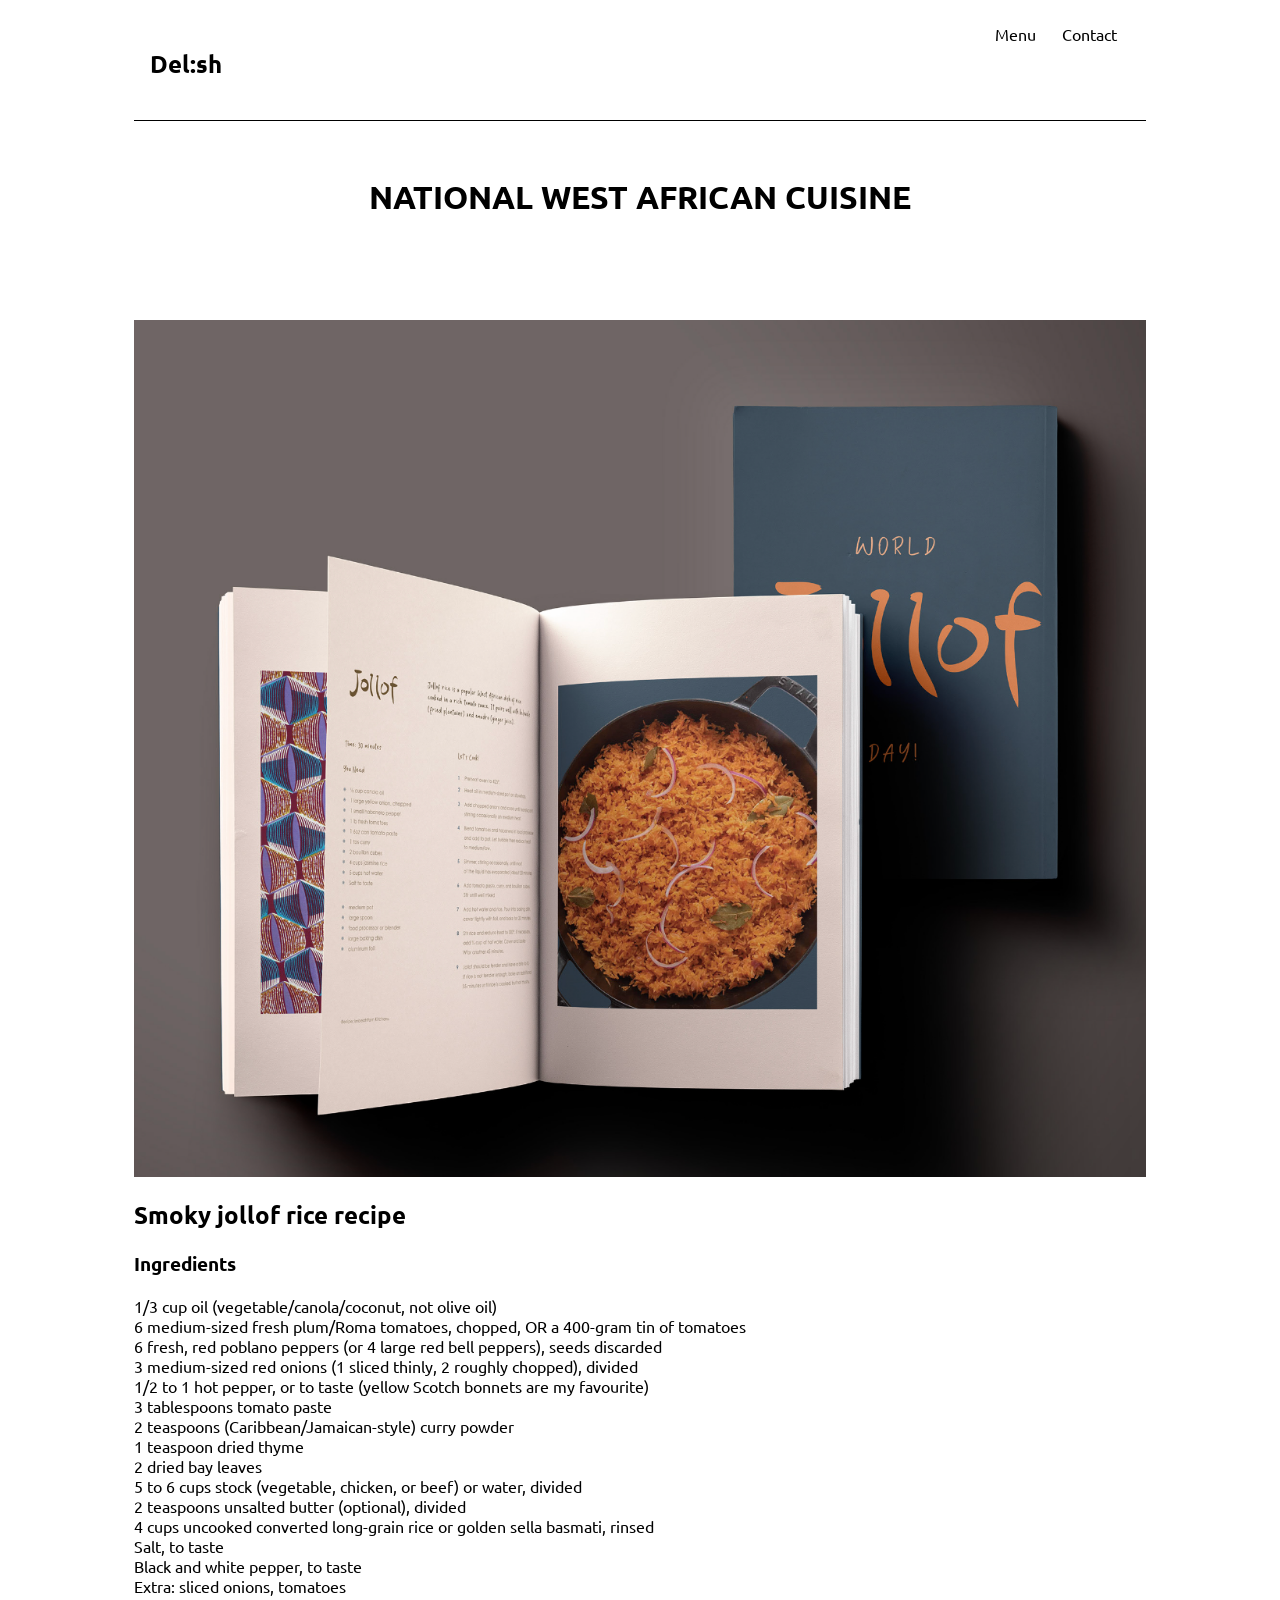
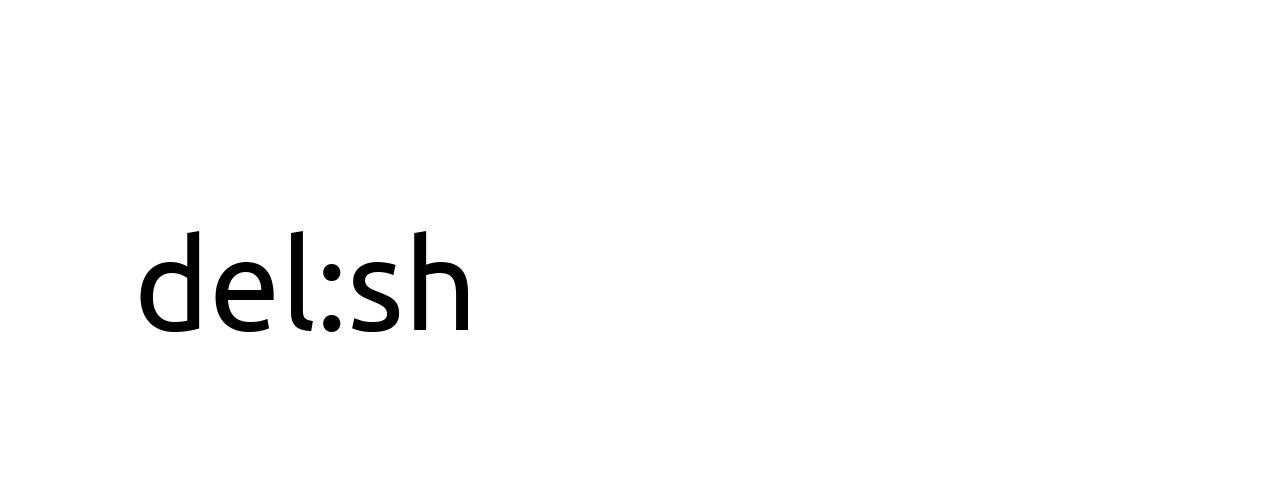
==== commit 985e421e: "Merge e2d5185dd27bc115ce6acf56913b6a754c169524 into 6050ee2e7dd3602617e1088011930daceadba1ab" ====
--- a/index.html
+++ b/index.html
@@ -1,88 +1,67 @@
- <!DOCTYPE html>
+<!DOCTYPE html>
 <html lang="en">
 <head>
     <meta charset="UTF-8">
     <meta http-equiv="X-UA-Compatible" content="IE=edge">
     <meta name="viewport" content="width=device-width, initial-scale=1.0">
-    <title>recipe page website</title>
-
+    <title>Document</title>
+    <link rel="preconnect" href="https://fonts.googleapis.com">
+    <link rel="preconnect" href="https://fonts.gstatic.com" crossorigin>
+    <link href="https://fonts.googleapis.com/css2?family=Lora&family=Ubuntu:wght@400;700&display=swap" rel="stylesheet">
     <link rel="stylesheet" href="style.css">
 </head>
-
-<header class="header">
-<h1>Butter Chicken recipe</h1>
-</header>
-
 <body>
-<section class="intro">
-<h1>Country of origin:</h1>
+    <div class="container">
+        <div class="wrapper">
+            <header>
+                <nav>
+                    <p class="flex-seperate">Del:sh<p>
+                    <ul class="nav-ul">
+                        
+                        <li><a href="#">Menu</a></li>
+                        <li><a href="#">Contact</a></li>
+                    </ul>
+                </nav>
+                
+                <div class="header-section">
+                <img class="img-header" src="https://assets.sainsburys-groceries.co.uk/gol/west-african-style-jollof-rice/original.jpg" alt="" width="10%">
+                <h1>NATIONAL WEST AFRICAN CUISINE</h1>
+                </div>
+            </header>
 
 
-<p>Butter chicken originated from <strong>Northern India in 1948</strong>. Created by Kundan Lal Gujral. Similar to Chicken Tikka Masala, Butter Chicken is one of the most popular dish from <strong>india and Pakistan</strong>which is very popular around the world. Aromatic golden chicken pieces in an incredible creamy curry sauce, this Butter Chicken recipe is one of the best you will try! You will love how easy it is to make in the comfort of your own home.</p>
+            <main>
+                <div class="main-img">
+                    <img src="/Screenshot 2023-02-12 at 21.04.22.png" alt="">
+                </div>
 
-<div class="main_image"></div>
-<img src="butter-chicken.jpeg" alt="butter chicken" class="center">
-</section>
-<br>
-<hr>
-<section>
-<h2 class="ingredients">INGREDIENTS</h2>
-
-<p><strong>For the chicken marinade:</strong></p>
-<ul>
-    <li>28 oz (800g) boneless and skinless chicken thighs or breasts cut into bite-sized pieces</li>
-    <li>1/2 cup plain yogurt</li>
-    <li>1 1/2 tablespoons minced garlic</li>
-    <li>1 tablespoon minced ginger (or finely grated)</li>
-    <li>2 teaspoons garam masala</li>
-    <li>1 teaspoon turmeric</li>
-    <li>1 teaspoon ground cumin</li>
-    <li>1 teaspoon red chili powder</li>
-    <li>1 teaspoon of salt</li>
-</ul>
-<br>
-<p><strong>For the sauce:</strong></p>
-<ul>
-    <li>2 tablespoons olive oil</li>
-    <li>2 tablespoons ghee (or 1 tbs butter + 1 tbs oil)</li>
-    <li>1 large onion, sliced or chopped</li>
-    <li>1 1/2 tablespoons garlic, minced</li>
-    <li>1 tablespoon ginger, minced or finely grated</li>
-    <li>1 1/2 teaspoons ground cumin</li>
-    <li>1 1/2 teaspoons garam masala</li>
-    <li>1 teaspoon ground coriander</li>
-    <li>14 oz (400 g) crushed tomatoes</li>
-    <li>1 teaspoon red chili powder (adjust to your taste preference)</li>
-    <li>1 1/4 teaspoons salt (or to taste)</li>
-    <li>1 cup of heavy or thickened cream (or evaporated milk to save calories)</li>
-    <li>1 tablespoon sugar</li>
-    <li>1/2 teaspoon kasoori methi (or dried fenugreek leaves)</li>
-</ul>
-</section>
-<br>
-<hr>
-
-<section>
-    <h2 class="instructions">INSTRUCTIONS</h2>
-<ol>
-    <li>In a bowl, combine chicken with all of the ingredients for the chicken marinade; let marinate for 30 minutes to an hour (or overnight if time allows).</li>
-    <li>Heat oil in a large skillet or pot over medium-high heat. When sizzling, add chicken pieces in batches of two or three, making sure not to crowd the pan. Fry until browned for only 3 minutes on each side. Set aside and keep warm. (You will finish cooking the chicken in the sauce.)</li>
-    <li>Heat butter or ghee in the same pan. Fry the onions until they start to sweat (about 6 minutes) while scraping up any browned bits stuck on the bottom of the pan. </li>
-    <li>Add garlic and ginger and sauté for 1 minute until fragrant, then add ground coriander, cumin and garam masala. Let cook for about 20 seconds until fragrant, while stirring occasionally.</li>
-    <li>Add crushed tomatoes, chili powder and salt. Let simmer for about 10-15 minutes, stirring occasionally until sauce thickens and becomes a deep brown red colour.</li>
-    <li>Remove from heat, scoop mixture into a blender and blend until smooth. You may need to add a couple tablespoons of water to help it blend (up to 1/4 cup). Work in batches depending on the size of your blender.</li>
-    <li>Pour the puréed sauce back into the pan. Stir the cream, sugar and crushed kasoori methi (or fenugreek leaves) through the sauce. Add the chicken with juices back into the pan and cook for an additional 8-10 minutes until chicken is cooked through and the sauce is thick and bubbling.</li>
-    <li>Garnish with chopped cilantro and serve with fresh, hot garlic butter rice and fresh homemade Naan bread!</li>
-    <li><strong>Optional:</strong>To thin out the sauce, add a couple tablespoons of ghee or butter at the end of cooking, and gently simmer it through. Alternatively, add a small amount of water.</li>
-    </ol>
-</section>
-<br>
-<br>
-<hr>
-<footer class="footer">
-    <p>recipe by Saqib Javed cyf</p>
-    
-</footer>
-
+                <div class="main-recipe">
+                    <h2>Smoky jollof rice recipe</h2>
+                    <h3>Ingredients </h3>
+                    <ul>
+                        <li>1/3 cup oil (vegetable/canola/coconut, not olive oil)</li>
+                        <li>6 medium-sized fresh plum/Roma tomatoes, chopped, OR a 400-gram tin of tomatoes</li>
+                        <li>6 fresh, red poblano peppers (or 4 large red bell peppers), seeds discarded</li>
+                        <li>3 medium-sized red onions (1 sliced thinly, 2 roughly chopped), divided</li>
+                        <li>1/2 to 1 hot pepper, or to taste (yellow Scotch bonnets are my favourite)</li>
+                        <li>3 tablespoons tomato paste</li>
+                        <li>2 teaspoons (Caribbean/Jamaican-style) curry powder</li>
+                        <li>1 teaspoon dried thyme</li>
+                        <li>2 dried bay leaves</li>
+                        <li>5 to 6 cups stock (vegetable, chicken, or beef) or water, divided</li>
+                        <li>2 teaspoons unsalted butter (optional), divided</li>
+                        <li>4 cups uncooked converted long-grain rice or golden sella basmati, rinsed</li>
+                        <li>Salt, to taste</li>
+                        <li>Black and white pepper, to taste</li>
+                        <li>Extra: sliced onions, tomatoes</li>
+                    </ul>
+                    
+                </div>
+            </main>
+            <footer>
+<p>del:sh</p>
+          </footer>
+        </div>
+    </div>
 </body>
-</html>
+</html>
--- a/style.css
+++ b/style.css
@@ -1,49 +1,78 @@
-
-body {
-    padding: 25px 50px;
-    font-family: 'Segoe UI', Tahoma, Geneva, Verdana, sans-serif;
-    background-color: antiquewhite;
-    
-  }
-
-.header{
-    font-family: fantasy;
-    text-align: center;
-    color: darkorange;
-    margin: 0;
-    padding: 10px;
+body{
+    font-family: 'Lora', serif;
+    font-family: 'Ubuntu', sans-serif;
 }
 
-
-.ingredients {
-    font-family: fantasy;
-    text-align: center; 
-    padding-top: 20px;
-    color: darkorange;
+.container{
+    width: 80%;
+    margin: 0 auto;
+}
+.wrapper{
+    display: grid;
+    grid-template-columns: repeat(3, 1fr);
+    grid-template-rows: auto;
+    gap: 5rem;
+    grid-template-areas: 
+    'h h h'
+    'm m m'
+    'f f f';
 }
 
-.instructions {
-    font-family: fantasy;
-    text-align: center; 
-    padding-top: 20px;
-    color: darkorange;
+header{
+    grid-area: h;
+    
+    
+}
+.header-section{
+    text-align: center;
+}
+main{
+    grid-area: m;
+}
+.flex-seperate{
+    font-size: 1.5rem;
+    font-weight: 700;
+}
+footer{
+    grid-area: f;
 }
 
-.center {
-    display: block;
-    padding-top: 10px;
-    margin-left: auto;
-    margin-right: auto;
-    width: 50%;
-  }
+img{
+    height: auto;
+    max-width: 100%;
+}
 
-  ul{
-    font-style: italic;
-  }
+nav{
+    display: flex;
+    justify-content: space-between;
+    padding: 1em;
+    border-bottom: 1px solid black;
+}
+.img-header{
+    margin-top: 2em;
+}
+.nav-ul{
+    display: flex;
+    justify-content: space-around;
+    width: 15%;
+}
+ul{
+    list-style: none;
+    margin: 0;
+    padding: 0;
+}
+.nav-ul li a{
+    text-decoration: none;
+    color: black;
+}
+footer{
+    font-size: 8rem;
+    margin-bottom: 0;
+    margin-top: 0;
 
-  .footer{
-    text-align: center;
-    padding-top: 20px;
-   
-    
-  }+}
+
+li a:hover,
+li a:active{
+    color:darkgray;
+}
